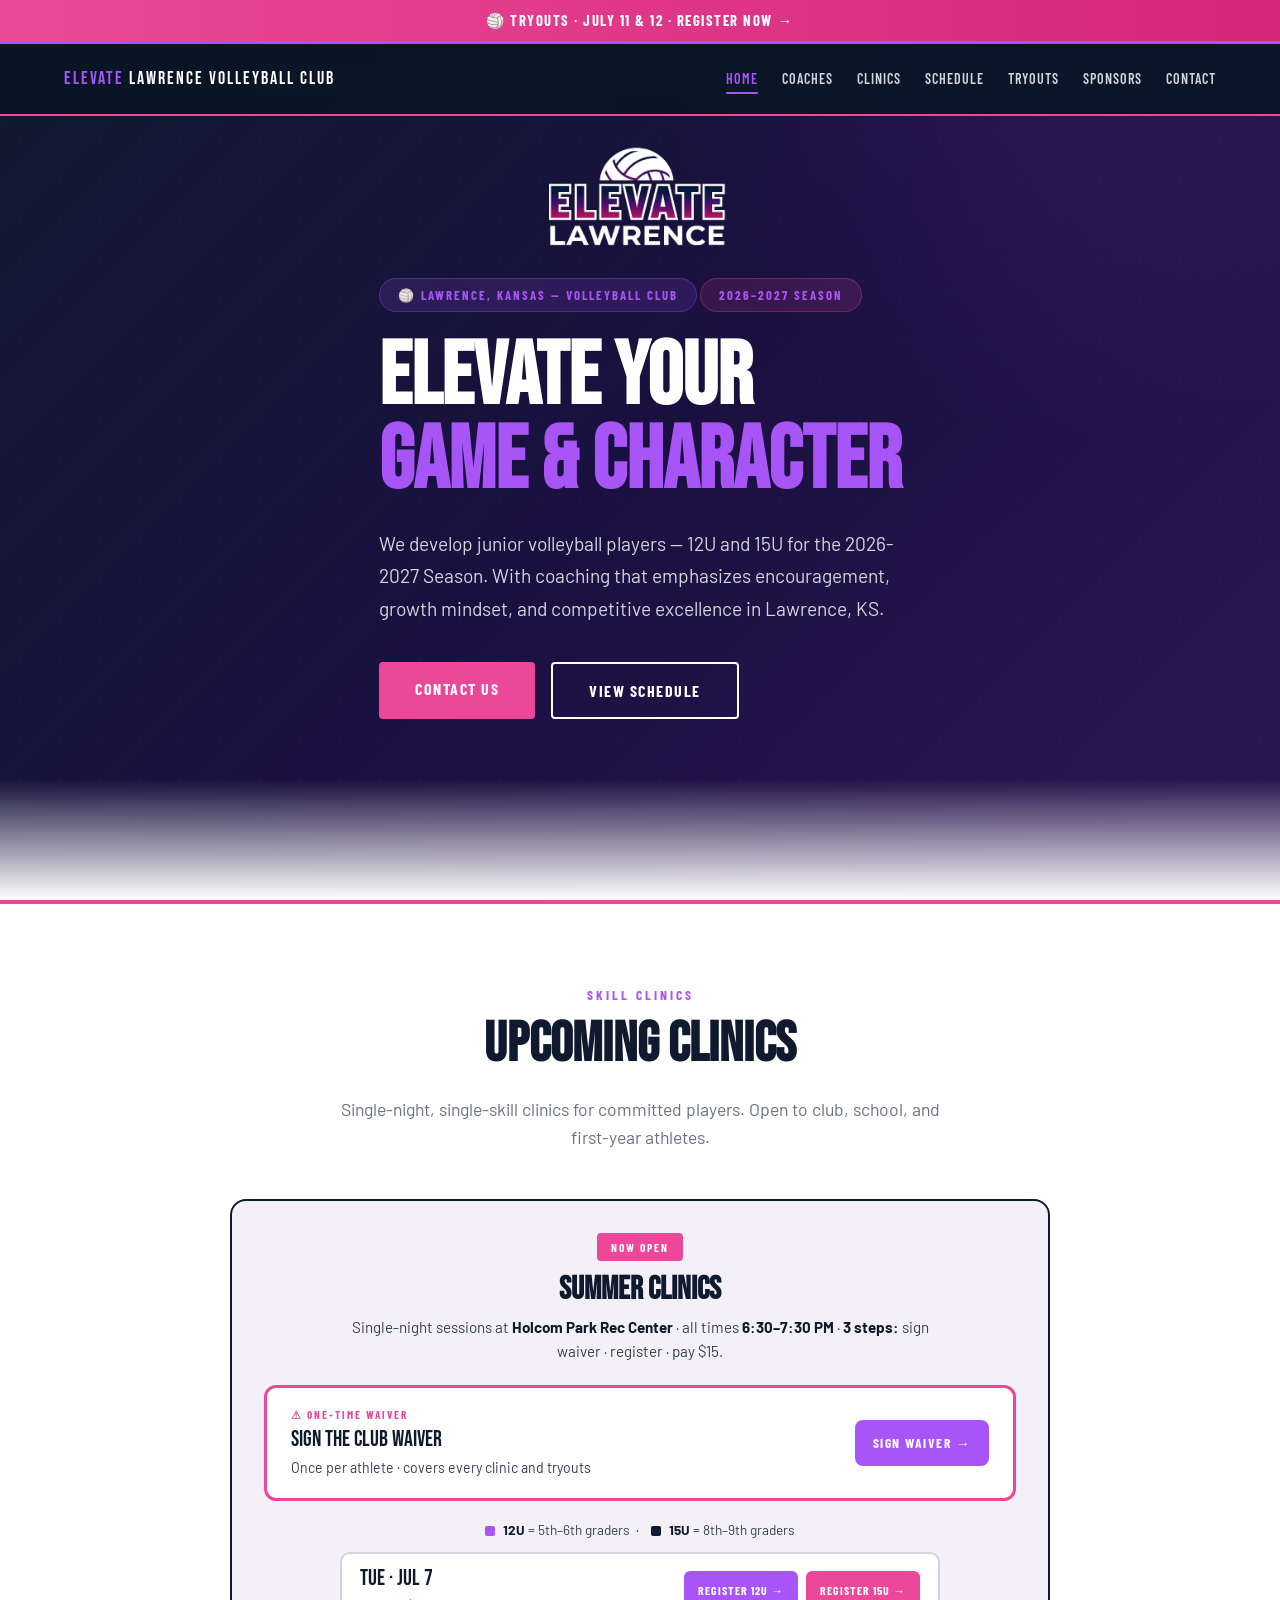
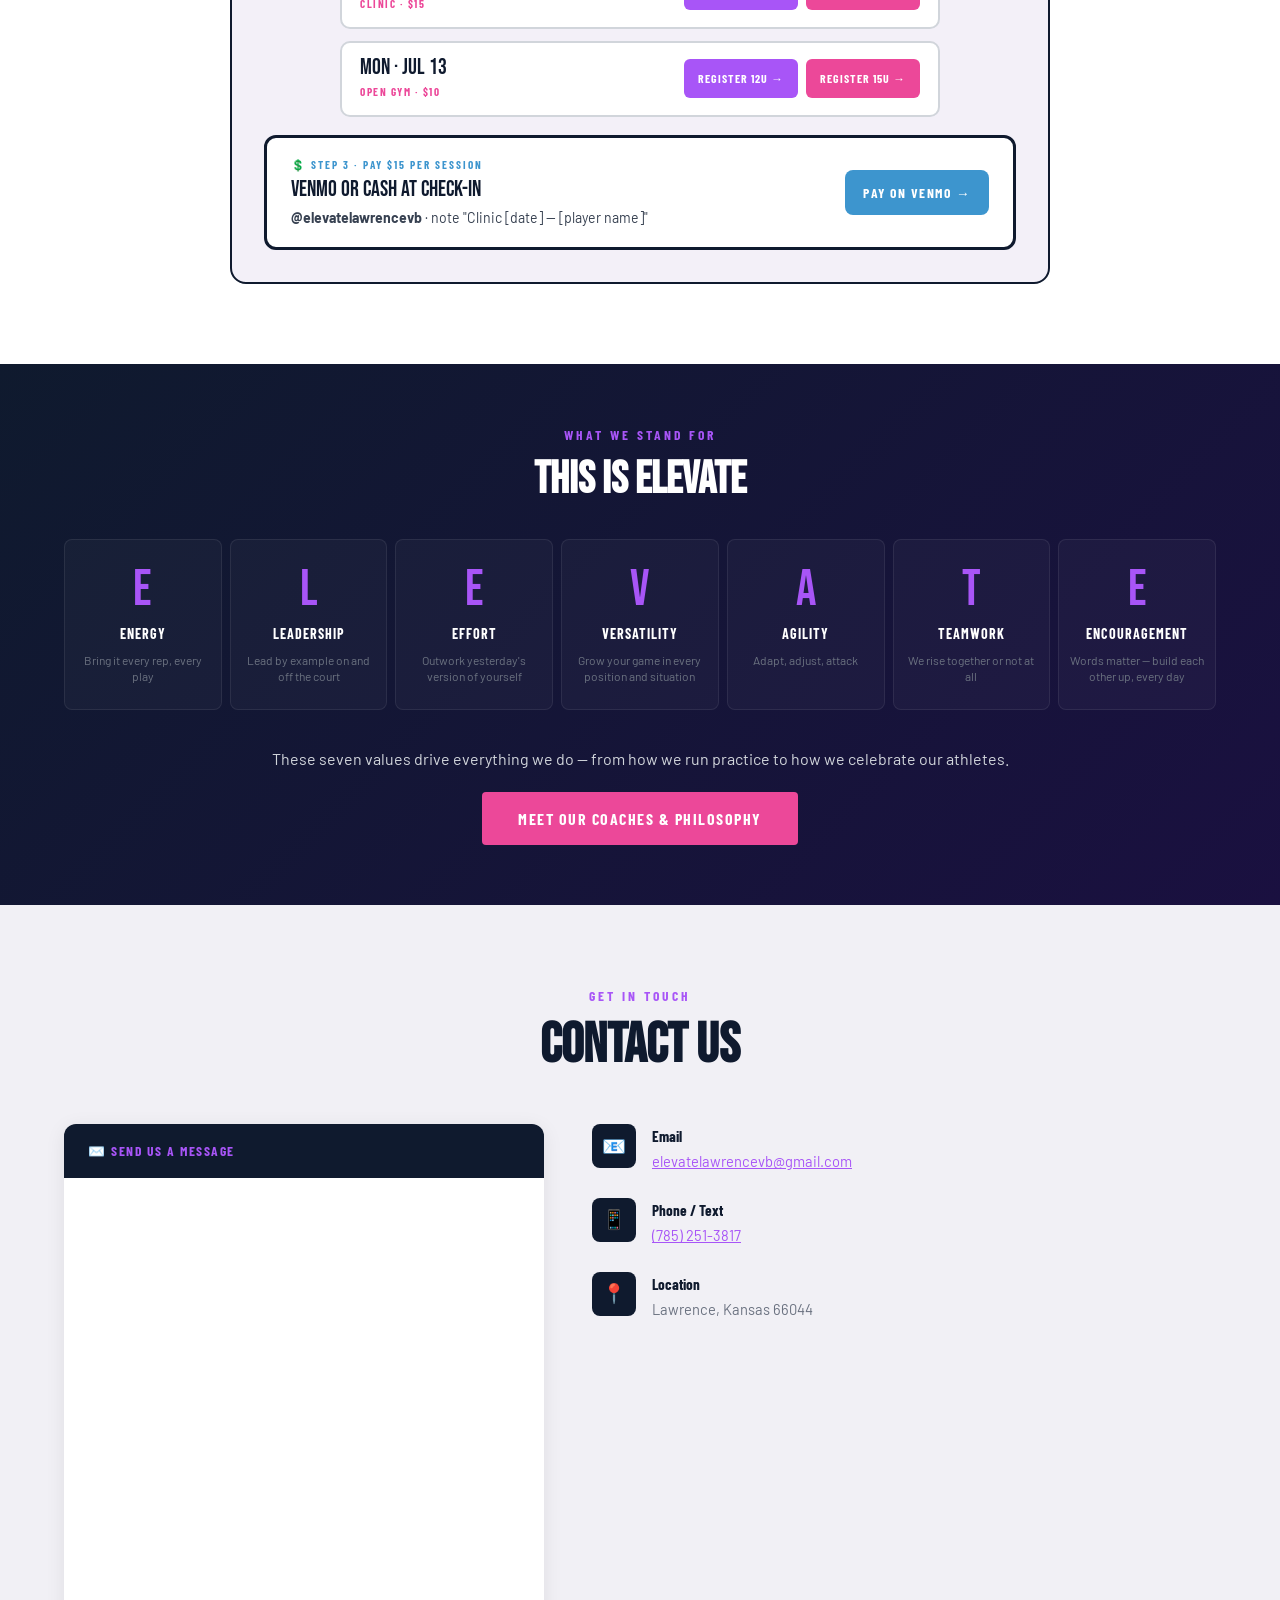
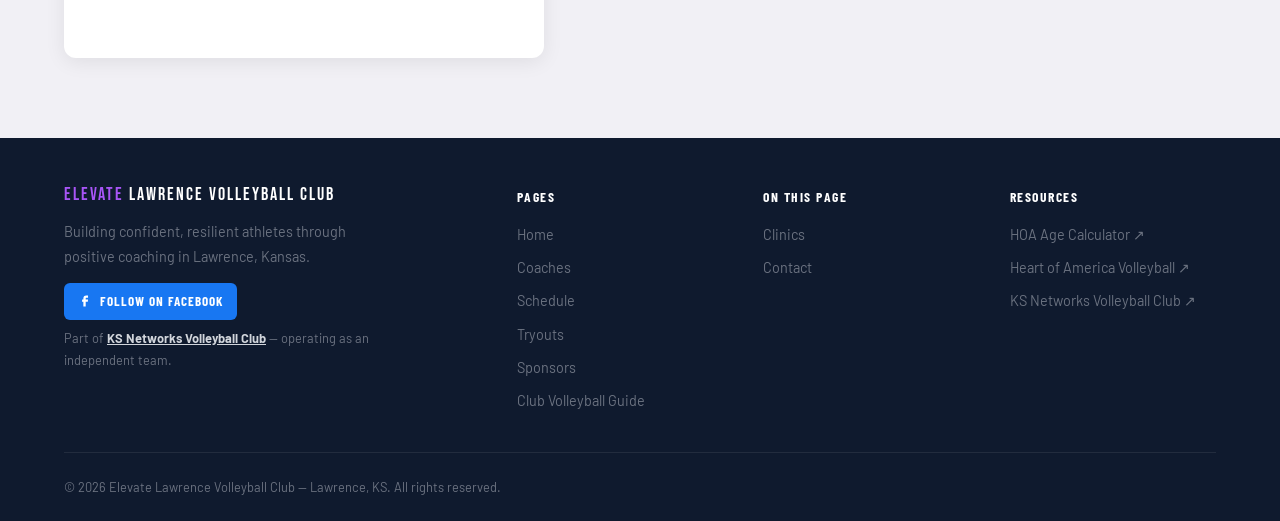
==== index.html @ dec16160 "remove mission" ====
<!DOCTYPE html>
<html lang="en">
<head>
    <meta charset="UTF-8">
    <meta name="theme-color" content="#ec4899">
    <meta name="apple-mobile-web-app-capable" content="yes">
    <meta name="apple-mobile-web-app-status-bar-style" content="black-translucent">
    <meta name="apple-mobile-web-app-title" content="Elevate VB">
    <link rel="icon" href="/logos/favicon.png" type="image/png">
    <link rel="apple-touch-icon" href="/logos/favicon.png">
    <link rel="manifest" href="/site.webmanifest">
    <meta name="viewport" content="width=device-width, initial-scale=1.0">

    <!-- SEO -->
    <title>Elevate Lawrence Volleyball Club | Junior Volleyball in Lawrence, KS</title>
    <meta name="description" content="Elevate Lawrence Volleyball Club in Lawrence, Kansas — select-level coaching for junior players built on encouragement, growth mindset, and competitive excellence. 12U and 15U teams, open gyms, and tryouts.">
    <meta name="keywords" content="juniors volleyball Lawrence KS, juniors volleyball club Lawrence Kansas, Lawrence juniors volleyball, youth volleyball Lawrence, junior volleyball Lawrence, 12U volleyball Lawrence, 15U volleyball Lawrence, volleyball club Lawrence KS, open gym volleyball Lawrence, volleyball tryouts Lawrence, Elevate Lawrence Volleyball Club, positive coaching volleyball Kansas, club volleyball Lawrence KS">
    <meta name="author" content="Elevate Lawrence Volleyball Club">
    <meta name="robots" content="index, follow">
    <link rel="canonical" href="https://elevatelawrencevb.com/">

    <!-- Bing -->
    <meta name="msvalidate.01" content="5CAD18F7949B1DF02B4790E04442B543" />

    <!-- GEO — Lawrence, Kansas -->
    <meta name="geo.region" content="US-KS">
    <meta name="geo.placename" content="Lawrence, Kansas">
    <meta name="geo.position" content="38.9717;-95.2353">
    <meta name="ICBM" content="38.9717, -95.2353">

    <!-- Open Graph -->
    <meta property="og:site_name" content="Elevate Lawrence Volleyball Club">
    <meta property="og:title" content="Elevate Lawrence Volleyball Club | Junior Volleyball in Lawrence, KS">
    <meta property="og:description" content="Select-level volleyball for junior players in Lawrence, Kansas. 12U and 15U teams built on positivity, growth, and competitive excellence.">
    <meta property="og:type" content="website">
    <meta property="og:url" content="https://elevatelawrencevb.com/">
    <meta property="og:image" content="https://elevatelawrencevb.com/og-image.jpg">
    <meta property="og:locale" content="en_US">
    <meta name="twitter:card" content="summary_large_image">

    <!-- Structured Data — Website -->
    <script type="application/ld+json">
    {
        "@context": "https://schema.org",
        "@type": "WebSite",
        "name": "Elevate Lawrence Volleyball Club",
        "alternateName": "Elevate VB",
        "url": "https://elevatelawrencevb.com/"
    }
    </script>

    <!-- Structured Data — Organization -->
    <script type="application/ld+json">
    {
        "@context": "https://schema.org",
        "@type": "SportsOrganization",
        "name": "Elevate Lawrence Volleyball Club",
        "alternateName": ["Elevate VB", "Elevate Lawrence Volleyball", "Elevate Lawrence Juniors Volleyball"],
        "description": "Select-level volleyball coaching for junior players in Lawrence, Kansas. 12U and 15U teams with positive coaching, open gyms, and tryouts.",
        "url": "https://elevatelawrencevb.com/",
        "logo": "https://elevatelawrencevb.com/logos/favicon.png",
        "image": "https://elevatelawrencevb.com/logos/favicon.png",
        "sameAs": [
            "https://facebook.com/elevatelawrencevb"
        ],
        "sport": "Volleyball",
        "telephone": "+1-785-251-3817",
        "email": "elevatelawrencevb@gmail.com",
        "address": {
            "@type": "PostalAddress",
            "addressLocality": "Lawrence",
            "addressRegion": "KS",
            "postalCode": "66044",
            "addressCountry": "US"
        },
        "areaServed": {
            "@type": "GeoCircle",
            "geoMidpoint": {
                "@type": "GeoCoordinates",
                "latitude": 38.9717,
                "longitude": -95.2353
            },
            "geoRadius": "50000"
        },
        "contactPoint": {
            "@type": "ContactPoint",
            "contactType": "General Inquiry",
            "email": "elevatelawrencevb@gmail.com",
            "telephone": "+1-785-251-3817"
        }
    }
    </script>

    <!-- Clarity -->
    <script type="text/javascript">
        (function(c,l,a,r,i,t,y){
            c[a]=c[a]||function(){(c[a].q=c[a].q||[]).push(arguments)};
            t=l.createElement(r);t.async=1;t.src="https://www.clarity.ms/tag/"+i;
            y=l.getElementsByTagName(r)[0];y.parentNode.insertBefore(t,y);
        })(window, document, "clarity", "script", "w9bejhqhxn");
    </script>

    <!-- Fonts & Styles -->
    <link rel="preconnect" href="https://fonts.googleapis.com">
    <link rel="preconnect" href="https://fonts.gstatic.com" crossorigin>
    <link href="https://fonts.googleapis.com/css2?family=Bebas+Neue&family=Barlow:wght@400;500;600;700&family=Barlow+Condensed:wght@600;700&display=swap" rel="stylesheet">
    <link rel="stylesheet" href="/styles.css">

    <!-- Tryouts bar overrides — push fixed navbar + hero content down to make room -->
    <style>
        .tryouts-bar { height: 44px; }
        .navbar { top: 44px !important; }
        .hero { padding-top: calc(var(--nav-height) + 44px + 32px) !important; }
        @media (max-width: 700px) {
            .tryouts-bar { font-size: 0.78rem !important; letter-spacing: 1px !important; }
        }
    </style>
</head>
<body>

<!-- TRYOUTS ANNOUNCEMENT BAR -->
<a href="/tryouts/" class="tryouts-bar" style="position:fixed; top:0; left:0; right:0; z-index:1001; display:flex; align-items:center; justify-content:center; background:linear-gradient(90deg, var(--pink) 0%, #d4267a 100%); color:var(--white); padding:0 16px; text-align:center; font-family:var(--font-heading); font-weight:700; font-size:0.92rem; letter-spacing:1.5px; text-transform:uppercase; text-decoration:none; border-bottom:3px solid var(--gold);">
    🏐 Tryouts · July 11 &amp; 12 · Register Now →
</a>

<!-- NAVBAR -->
<nav class="navbar" role="navigation" aria-label="Main navigation">
    <div class="container">
        <a href="/" class="logo"><span>ELEVATE</span> LAWRENCE VOLLEYBALL CLUB</a>
        <div class="nav-links" id="navLinks">
            <a href="/" class="active">Home</a>
            <a href="/coaches/">Coaches</a>
            <a href="#clinics">Clinics</a>
            <a href="/schedule/">Schedule</a>
            <a href="/tryouts/">Tryouts</a>
            <a href="/sponsors/">Sponsors</a>
            <a href="#contact">Contact</a>
        </div>
        <button class="hamburger" id="hamburger" aria-label="Toggle menu" aria-expanded="false">
            <span></span><span></span><span></span>
        </button>
    </div>
</nav>

<!-- HERO -->
<header class="hero" id="home">
    <div class="hero-pattern"></div>
    <div class="container">
        <div class="hero-content">
            <img src="/logos/elevatelawrencelogosmall.png" alt="Elevate Lawrence Volleyball Club" class="hero-logo">
            <div class="hero-badge">🏐 Lawrence, Kansas — Volleyball Club</div>
            <div class="hero-badge" style="margin-top:8px; background:var(--pink-dim); border-color:rgba(236,72,153,0.3);">2026–2027 Season</div>
            <h1>
                ELEVATE YOUR
                <span class="highlight">GAME & CHARACTER</span>
            </h1>
            <p>We develop junior volleyball players — 12U and 15U for the 2026-2027 Season.  With coaching that emphasizes encouragement, growth mindset, and competitive excellence in Lawrence, KS.</p>
            <div class="hero-actions">
                <a href="#contact" class="btn btn-gold">Contact Us</a>
                <a href="/schedule/" class="btn btn-outline">View Schedule</a>
            </div>
        </div>
    </div>
</header>

<!-- CLINICS -->
<style>
    @media (max-width: 700px) {
        #clinics .clinic-card-grid { grid-template-columns: 1fr !important; gap: 16px !important; text-align: center; }
        #clinics .clinic-card-arrow { justify-self: center; }
        #clinics .summer-event-row { flex-direction: column !important; align-items: stretch !important; text-align: center !important; }
        #clinics .summer-event-row > div:last-child { justify-content: center; }
        #clinics .summer-event-row > div:last-child a { flex: 1; text-align: center; }
        #clinics .waiver-banner,
        #clinics .venmo-banner { flex-direction: column !important; align-items: stretch !important; text-align: center !important; }
        #clinics .waiver-banner > div:last-child,
        #clinics .venmo-banner > div:last-child { text-align: center; }
    }
</style>
<section class="section-pad" id="clinics" style="background:var(--white); border-top:4px solid var(--pink);">
    <div class="container">
        <div class="text-center mb-48">
            <div class="section-label">Skill Clinics</div>
            <h2 class="section-title">UPCOMING CLINICS</h2>
            <p class="section-subtitle">Single-night, single-skill clinics for committed players. Open to club, school, and first-year athletes.</p>
        </div>

        <div style="max-width:820px; margin:0 auto; display:flex; flex-direction:column; gap:18px;">

            <div style="padding:32px; background:var(--cream); border-radius:16px; border:2px solid var(--navy); position:relative;">

                <div style="text-align:center; margin-bottom:22px;">
                    <div style="display:inline-block; padding:5px 14px; background:var(--pink); color:var(--white); font-family:var(--font-heading); font-weight:700; font-size:0.72rem; letter-spacing:2px; border-radius:4px; text-transform:uppercase; margin-bottom:12px;">Now Open</div>
                    <h3 style="font-family:var(--font-display); font-size:clamp(1.4rem,2.8vw,2rem); color:var(--navy); line-height:1.05; margin-bottom:8px;">SUMMER CLINICS</h3>
                    <p style="font-size:0.95rem; color:var(--gray-700); max-width:580px; margin:0 auto;">Single-night sessions at <strong style="color:var(--navy);">Holcom Park Rec Center</strong> · all times <strong style="color:var(--navy);">6:30–7:30 PM</strong> · <strong style="color:var(--navy);">3 steps:</strong> sign waiver · register · pay $15.</p>
                </div>

                <!-- WAIVER BANNER -->
                <a href="https://forms.gle/RVWdSZiKcFQTuMsp8" target="_blank" rel="noopener" class="waiver-banner" style="display:flex; justify-content:space-between; align-items:center; gap:18px; padding:18px 24px; background:var(--white); border:3px solid var(--pink); border-radius:12px; margin-bottom:18px; text-decoration:none; transition:transform 0.2s, box-shadow 0.2s;" onmouseover="this.style.transform='translateY(-2px)';this.style.boxShadow='0 8px 24px rgba(236,72,153,0.2)';" onmouseout="this.style.transform='';this.style.boxShadow='';">
                    <div>
                        <div style="font-family:var(--font-heading); font-weight:700; font-size:0.7rem; letter-spacing:2px; color:var(--pink); text-transform:uppercase; margin-bottom:4px;">⚠ One-Time Waiver</div>
                        <div style="font-family:var(--font-display); font-size:1.4rem; color:var(--navy); line-height:1.1; margin-bottom:4px;">SIGN THE CLUB WAIVER</div>
                        <div style="font-size:0.88rem; color:var(--gray-700);">Once per athlete · covers every clinic and tryouts</div>
                    </div>
                    <div style="padding:12px 18px; background:var(--gold); color:var(--white); border-radius:8px; font-family:var(--font-heading); font-weight:700; font-size:0.85rem; letter-spacing:1.5px; text-transform:uppercase; white-space:nowrap;">Sign Waiver →</div>
                </a>

                <!-- AGE GROUP LEGEND -->
                <p style="text-align:center; font-size:0.85rem; color:var(--gray-700); max-width:600px; margin:0 auto 12px;">
                    <span style="display:inline-block; width:10px; height:10px; background:var(--gold); border-radius:2px; vertical-align:middle; margin-right:5px;"></span>
                    <strong style="color:var(--navy);">12U</strong> = 5th–6th graders &nbsp;·&nbsp;
                    <span style="display:inline-block; width:10px; height:10px; background:var(--navy); border-radius:2px; vertical-align:middle; margin:0 5px 0 6px;"></span>
                    <strong style="color:var(--navy);">15U</strong> = 8th–9th graders
                </p>

                <div class="summer-event-list" style="display:flex; flex-direction:column; gap:12px; max-width:600px; margin:0 auto;">

                    <!-- Tue Jul 7 -->
                    <div class="summer-event-row" style="display:flex; justify-content:space-between; align-items:center; gap:14px; padding:14px 18px; background:var(--white); border-radius:10px; border:2px solid var(--gray-300);">
                        <div>
                            <div style="font-family:var(--font-display); font-size:1.4rem; color:var(--navy); line-height:1;">Tue · Jul 7</div>
                            <div style="font-family:var(--font-heading); font-weight:700; font-size:0.7rem; letter-spacing:1.5px; color:var(--pink); text-transform:uppercase; margin-top:4px;">Clinic · $15</div>
                        </div>
                        <div style="display:flex; gap:8px; flex-shrink:0;">
                            <a href="https://forms.gle/yDNn1x61e69HLWTb8" target="_blank" rel="noopener" style="padding:10px 14px; background:var(--gold); color:var(--white); border-radius:6px; font-family:var(--font-heading); font-weight:700; font-size:0.74rem; letter-spacing:1px; text-transform:uppercase; white-space:nowrap;">Register 12U →</a>
                            <a href="https://forms.gle/EVN6qBYNt5dik9V79" target="_blank" rel="noopener" style="padding:10px 14px; background:var(--pink); color:var(--white); border-radius:6px; font-family:var(--font-heading); font-weight:700; font-size:0.74rem; letter-spacing:1px; text-transform:uppercase; white-space:nowrap;">Register 15U →</a>
                        </div>
                    </div>

                    <!-- Mon Jul 13 -->
                    <div class="summer-event-row" style="display:flex; justify-content:space-between; align-items:center; gap:14px; padding:14px 18px; background:var(--white); border-radius:10px; border:2px solid var(--gray-300);">
                        <div>
                            <div style="font-family:var(--font-display); font-size:1.4rem; color:var(--navy); line-height:1;">Mon · Jul 13</div>
                            <div style="font-family:var(--font-heading); font-weight:700; font-size:0.7rem; letter-spacing:1.5px; color:var(--pink); text-transform:uppercase; margin-top:4px;">Open Gym · $10</div>
                        </div>
                        <div style="display:flex; gap:8px; flex-shrink:0;">
                            <a href="https://forms.gle/3uMVNfwpcxMr6wDG6" target="_blank" rel="noopener" style="padding:10px 14px; background:var(--gold); color:var(--white); border-radius:6px; font-family:var(--font-heading); font-weight:700; font-size:0.74rem; letter-spacing:1px; text-transform:uppercase; white-space:nowrap;">Register 12U →</a>
                            <a href="https://forms.gle/3uMVNfwpcxMr6wDG6" target="_blank" rel="noopener" style="padding:10px 14px; background:var(--pink); color:var(--white); border-radius:6px; font-family:var(--font-heading); font-weight:700; font-size:0.74rem; letter-spacing:1px; text-transform:uppercase; white-space:nowrap;">Register 15U →</a>
                        </div>
                    </div>

                </div>

                <!-- VENMO PAY BANNER -->
                <a href="https://account.venmo.com/u/elevatelawrencevb" target="_blank" rel="noopener" class="venmo-banner" style="display:flex; justify-content:space-between; align-items:center; gap:18px; padding:18px 24px; background:var(--white); border:3px solid var(--navy); border-radius:12px; margin-top:18px; text-decoration:none; transition:transform 0.2s, box-shadow 0.2s;" onmouseover="this.style.transform='translateY(-2px)';this.style.boxShadow='0 8px 24px rgba(15,26,46,0.2)';" onmouseout="this.style.transform='';this.style.boxShadow='';">
                    <div>
                        <div style="font-family:var(--font-heading); font-weight:700; font-size:0.7rem; letter-spacing:2px; color:#3D95CE; text-transform:uppercase; margin-bottom:4px;">💲 Step 3 · Pay $15 per session</div>
                        <div style="font-family:var(--font-display); font-size:1.4rem; color:var(--navy); line-height:1.1; margin-bottom:4px;">VENMO OR CASH AT CHECK-IN</div>
                        <div style="font-size:0.88rem; color:var(--gray-700);"><strong>@elevatelawrencevb</strong> · note "Clinic [date] — [player name]"</div>
                    </div>
                    <div style="padding:12px 18px; background:#3D95CE; color:var(--white); border-radius:8px; font-family:var(--font-heading); font-weight:700; font-size:0.85rem; letter-spacing:1.5px; text-transform:uppercase; white-space:nowrap;">Pay on Venmo →</div>
                </a>

            </div>

        </div>
    </div>
</section>

<!-- ELEVATE ACRONYM -->
<section class="acronym-section">
    <div class="container">
        <div class="text-center" style="margin-bottom:36px;">
            <div class="section-label">What We Stand For</div>
            <h2 class="section-title light" style="font-size:clamp(1.8rem,4vw,2.8rem);">THIS IS ELEVATE</h2>
        </div>
        <div class="acronym-grid">
            <div class="acronym-item">
                <div class="acronym-letter">E</div>
                <div class="acronym-word">Energy</div>
                <div class="acronym-desc">Bring it every rep, every play</div>
            </div>
            <div class="acronym-item">
                <div class="acronym-letter">L</div>
                <div class="acronym-word">Leadership</div>
                <div class="acronym-desc">Lead by example on and off the court</div>
            </div>
            <div class="acronym-item">
                <div class="acronym-letter">E</div>
                <div class="acronym-word">Effort</div>
                <div class="acronym-desc">Outwork yesterday's version of yourself</div>
            </div>
            <div class="acronym-item">
                <div class="acronym-letter">V</div>
                <div class="acronym-word">Versatility</div>
                <div class="acronym-desc">Grow your game in every position and situation</div>
            </div>
            <div class="acronym-item">
                <div class="acronym-letter">A</div>
                <div class="acronym-word">Agility</div>
                <div class="acronym-desc">Adapt, adjust, attack</div>
            </div>
            <div class="acronym-item">
                <div class="acronym-letter">T</div>
                <div class="acronym-word">Teamwork</div>
                <div class="acronym-desc">We rise together or not at all</div>
            </div>
            <div class="acronym-item">
                <div class="acronym-letter">E</div>
                <div class="acronym-word">Encouragement</div>
                <div class="acronym-desc">Words matter — build each other up, every day</div>
            </div>
        </div>
        <div class="text-center" style="margin-top:36px;">
            <p style="color:var(--gray-300); margin-bottom:20px;">These seven values drive everything we do — from how we run practice to how we celebrate our athletes.</p>
            <a href="/coaches/" class="btn btn-gold">Meet Our Coaches & Philosophy</a>
        </div>
    </div>
</section>

<!-- CONTACT -->
<section class="section-pad" id="contact" style="background:var(--gray-100);">
    <div class="container">
        <div class="text-center mb-48">
            <div class="section-label">Get In Touch</div>
            <h2 class="section-title">CONTACT US</h2>
        </div>
        <div class="contact-grid">

            <div class="form-embed">
                <div class="form-embed-header">✉️ Send Us a Message</div>
                <iframe
                    src="https://docs.google.com/forms/d/e/1FAIpQLScWe36zWZpjU7Ow0n4aroc7X_dQ7hjVGkoLI_M5L-G7QB-9Xw/viewform?embedded=true"
                    title="Contact Form"
                    loading="lazy">
                </iframe>
            </div>
            <div class="contact-info">
                <div class="contact-item">
                    <div class="contact-icon">📧</div>
                    <div><h4>Email</h4><p><a href="mailto:elevatelawrencevb@gmail.com" style="color:var(--gold);text-decoration:underline;">elevatelawrencevb@gmail.com</a></p></div>
                </div>
                <div class="contact-item">
                    <div class="contact-icon">📱</div>
                    <div><h4>Phone / Text</h4><p><a href="tel:+17852513817" style="color:var(--gold);text-decoration:underline;">(785) 251-3817</a></p></div>
                </div>
                <div class="contact-item">
                    <div class="contact-icon">📍</div>
                    <div><h4>Location</h4><p>Lawrence, Kansas 66044<br></p></div>
                </div>
            </div>
        </div>
    </div>
</section>

<!-- FOOTER -->
<footer class="footer">
    <div class="container">
        <div class="footer-grid">
            <div class="footer-brand">
                <div class="logo"><span>ELEVATE</span> LAWRENCE VOLLEYBALL CLUB</div>
                <p>Building confident, resilient athletes through positive coaching in Lawrence, Kansas.</p>
                <a href="https://facebook.com/elevatelawrencevb" target="_blank" rel="noopener" aria-label="Follow Elevate Lawrence Volleyball Club on Facebook"
                   style="display:inline-flex; align-items:center; gap:8px; margin-top:14px; padding:8px 14px; background:#1877F2; color:var(--white); border-radius:6px; font-family:var(--font-heading); font-weight:700; font-size:0.82rem; letter-spacing:1px; text-transform:uppercase;">
                    <svg fill="currentColor" viewBox="0 0 24 24" style="width:14px; height:14px; flex-shrink:0;" aria-hidden="true">
                        <path d="M9.198 21.5h4v-8.01h3.604l.396-3.98h-4V7.5a1 1 0 0 1 1-1h3v-4h-3a5 5 0 0 0-5 5v2.01h-2l-.396 3.98h2.396v8.01z"/>
                    </svg>
                    Follow on Facebook
                </a>
                <p style="font-size:0.8rem; color:var(--gray-500); margin-top:8px;">Part of <a href="https://knvbc.org/Home/" target="_blank" rel="noopener" style="color:var(--gray-300); font-weight:700; text-decoration:underline;">KS Networks Volleyball Club</a> — operating as an independent team.</p>
            </div>
            <div>
                <h4>Pages</h4>
                <div class="footer-links">
                    <a href="/">Home</a>
                    <a href="/coaches/">Coaches</a>
                    <a href="/schedule/">Schedule</a>
                    <a href="/tryouts/">Tryouts</a>
                    <a href="/sponsors/">Sponsors</a>
                    <a href="/club-volleyball-lawrence/">Club Volleyball Guide</a>
                </div>
            </div>
            <div>
                <h4>On This Page</h4>
                <div class="footer-links">
                    <a href="#clinics">Clinics</a>
                    <a href="#contact">Contact</a>
                </div>
            </div>
            <div>
                <h4>Resources</h4>
                <div class="footer-links">
                    <a href="https://hoaonline.org/UTL/UT6_JrAgeCalc2.C.php" target="_blank" rel="noopener">HOA Age Calculator ↗</a>
                    <a href="https://www.hoavb.org/" target="_blank" rel="noopener">Heart of America Volleyball ↗</a>
                    <a href="https://knvbc.org/Home/" target="_blank" rel="noopener">KS Networks Volleyball Club ↗</a>
                </div>
            </div>
        </div>
        <div class="footer-bottom">
            <p>&copy; 2026 Elevate Lawrence Volleyball Club — Lawrence, KS. All rights reserved.</p>
        </div>
    </div>
</footer>

<script>
    const hamburger = document.getElementById('hamburger');
    const navLinks  = document.getElementById('navLinks');
    hamburger.addEventListener('click', () => {
        navLinks.classList.toggle('open');
        hamburger.setAttribute('aria-expanded', navLinks.classList.contains('open'));
    });
    navLinks.querySelectorAll('a').forEach(link => {
        link.addEventListener('click', () => { navLinks.classList.remove('open'); hamburger.setAttribute('aria-expanded','false'); });
    });
</script>
</body>
</html>
---- styles.css ----
/* ===========================
   ELEVATE VOLLEYBALL — SHARED STYLES
   Lawrence, Kansas
   =========================== */

/* ===========================
   CSS CUSTOM PROPERTIES
   =========================== */
:root {
    --navy:       #0f1a2e;
    --navy-mid:   #151f3a;
    --navy-light: #1e2d52;
    --gold:       #a855f7;
    --gold-light: #c084fc;
    --gold-dim:   rgba(168,85,247,0.15);
    --pink:       #ec4899;
    --pink-light: #f472b6;
    --pink-dim:   rgba(236,72,153,0.15);
    --cream:      #f3f0f8;
    --white:      #ffffff;
    --gray-100:   #f1f0f5;
    --gray-300:   #d1d5db;
    --gray-500:   #6b7280;
    --gray-700:   #374151;
    --red-accent: #e63946;
    --green:      #2a9d5c;

    --font-display: 'Bebas Neue', 'Impact', sans-serif;
    --font-heading: 'Barlow Condensed', 'Arial Narrow', sans-serif;
    --font-body:    'Barlow', 'Helvetica Neue', sans-serif;

    --max-width: 1200px;
    --section-pad: 80px;
    --nav-height: 70px;
}

/* ===========================
   RESET & BASE
   =========================== */
*, *::before, *::after { box-sizing: border-box; margin: 0; padding: 0; }
html { scroll-behavior: smooth; font-size: 16px; }
body {
    font-family: var(--font-body);
    color: var(--gray-700);
    background: var(--white);
    line-height: 1.6;
    -webkit-font-smoothing: antialiased;
}
img { max-width: 100%; display: block; }
a { color: inherit; text-decoration: none; }
ul { list-style: none; }

/* ===========================
   UTILITIES
   =========================== */
.container { max-width: var(--max-width); margin: 0 auto; padding: 0 24px; }
.section-pad { padding: var(--section-pad) 0; }
.text-center { text-align: center; }
.gold-text { color: var(--gold); }
.sr-only { position: absolute; width: 1px; height: 1px; overflow: hidden; clip: rect(0,0,0,0); white-space: nowrap; border: 0; }
.mt-48 { margin-top: 48px; }
.mb-48 { margin-bottom: 48px; }

/* ===========================
   TYPOGRAPHY
   =========================== */
.section-label {
    font-family: var(--font-heading);
    font-size: 0.85rem;
    font-weight: 700;
    letter-spacing: 3px;
    text-transform: uppercase;
    color: var(--gold);
    margin-bottom: 10px;
}
.section-title {
    font-family: var(--font-display);
    font-size: clamp(2.2rem, 5vw, 3.5rem);
    line-height: 1.05;
    color: var(--navy);
    margin-bottom: 20px;
}
.section-title.light { color: var(--white); }
.section-subtitle {
    font-size: 1.1rem;
    color: var(--gray-500);
    max-width: 640px;
    margin: 0 auto 40px;
}

/* ===========================
   BUTTONS
   =========================== */
.btn {
    display: inline-block;
    padding: 14px 36px;
    font-family: var(--font-heading);
    font-weight: 700;
    font-size: 1rem;
    letter-spacing: 1.5px;
    text-transform: uppercase;
    border: none;
    border-radius: 4px;
    cursor: pointer;
    transition: transform 0.2s, box-shadow 0.2s, background 0.3s;
}
.btn:hover { transform: translateY(-2px); box-shadow: 0 6px 20px rgba(0,0,0,0.2); }
.btn-gold { background: var(--pink); color: var(--white); }
.btn-gold:hover { background: var(--pink-light); }
.btn-outline { background: transparent; color: var(--white); border: 2px solid var(--white); }
.btn-outline:hover { background: var(--white); color: var(--navy); }
.btn-navy { background: var(--navy); color: var(--white); }
.btn-navy:hover { background: var(--navy-light); }
.btn-outline-dark { background: transparent; color: var(--navy); border: 2px solid var(--navy); }
.btn-outline-dark:hover { background: var(--navy); color: var(--white); }

/* ===========================
   NAVBAR
   =========================== */
.navbar {
    position: fixed; top: 0; left: 0; right: 0; z-index: 1000;
    background: rgba(10, 22, 40, 0.95);
    backdrop-filter: blur(8px);
    border-bottom: 2px solid var(--pink);
}
.navbar .container {
    display: flex;
    align-items: center;
    justify-content: space-between;
    height: var(--nav-height);
}
.logo {
    font-family: var(--font-display);
    font-size: 1.15rem;
    color: var(--white);
    letter-spacing: 2px;
    line-height: 1;
}
.logo span { color: var(--gold); }
.nav-links { display: flex; gap: 24px; align-items: center; }
.nav-links a {
    font-family: var(--font-heading);
    font-weight: 600;
    font-size: 0.88rem;
    letter-spacing: 1px;
    text-transform: uppercase;
    color: var(--gray-300);
    transition: color 0.2s;
    position: relative;
}
.nav-links a:hover,
.nav-links a.active { color: var(--gold); }
.nav-links a.active::after {
    content: '';
    position: absolute;
    bottom: -4px;
    left: 0; right: 0;
    height: 2px;
    background: var(--gold);
    border-radius: 2px;
}
.hamburger {
    display: none; flex-direction: column; gap: 5px; cursor: pointer;
    background: none; border: none; padding: 4px;
}
.hamburger span { display: block; width: 26px; height: 2px; background: var(--white); border-radius: 2px; transition: 0.3s; }

/* ===========================
   PAGE HERO (sub-pages)
   =========================== */
.page-hero {
    padding: calc(var(--nav-height) + 40px) 0 40px;
    background: linear-gradient(135deg, var(--navy) 0%, #1a1040 50%, #2d1854 100%);
    position: relative;
    overflow: hidden;
}
.page-hero::before {
    content: '';
    position: absolute; top: 0; left: 0; right: 0; bottom: 0;
    background-image: radial-gradient(circle, rgba(168,85,247,0.06) 1px, transparent 1px);
    background-size: 40px 40px;
}
.page-hero .container { position: relative; z-index: 2; }
.page-hero .section-title { color: var(--white); margin-bottom: 12px; }
.page-hero p { color: var(--gray-300); font-size: 1.1rem; max-width: 600px; }
.page-hero.centered { text-align: center; }
.page-hero.centered p { margin: 0 auto; }

/* ===========================
   HERO (home page)
   =========================== */
.hero {
    position: relative;
    min-height: 100vh;
    display: flex;
    align-items: flex-start;
    padding-top: calc(var(--nav-height) + 60px);
    padding-bottom: 80px;
    background: linear-gradient(135deg, var(--navy) 0%, #1a1040 50%, #2d1854 100%);
    overflow: hidden;
}
.hero::before {
    content: '';
    position: absolute;
    top: -50%; right: -20%;
    width: 900px; height: 900px;
    background: radial-gradient(circle, rgba(168,85,247,0.12) 0%, transparent 70%);
    border-radius: 50%;
}
.hero::after {
    content: '';
    position: absolute;
    bottom: 0; left: 0; right: 0;
    height: 120px;
    background: linear-gradient(to top, var(--white), transparent);
}
.hero-pattern {
    position: absolute;
    top: 0; left: 0; right: 0; bottom: 0;
    background-image: radial-gradient(circle, rgba(168,85,247,0.06) 1px, transparent 1px);
    background-size: 40px 40px;
}
.hero-content {
    position: relative; z-index: 2;
    max-width: 720px;
    animation: fadeUp 0.8s ease-out;
}
.hero-badge {
    display: inline-block;
    padding: 6px 18px;
    background: var(--gold-dim);
    border: 1px solid rgba(168,85,247,0.3);
    border-radius: 20px;
    font-family: var(--font-heading);
    font-weight: 700;
    font-size: 0.8rem;
    letter-spacing: 2px;
    text-transform: uppercase;
    color: var(--gold);
    margin-bottom: 24px;
}
.hero h1 {
    font-family: var(--font-display);
    font-size: clamp(3rem, 8vw, 5.5rem);
    line-height: 0.95;
    color: var(--white);
    margin-bottom: 24px;
}
.hero h1 .highlight { color: var(--gold); display: block; }
.hero p {
    font-size: 1.2rem;
    color: var(--gray-300);
    max-width: 520px;
    margin-bottom: 36px;
    line-height: 1.7;
}
.hero-actions { display: flex; gap: 16px; flex-wrap: wrap; }
.hero-stat-strip {
    position: relative; z-index: 2;
    display: flex; gap: 48px;
    margin-top: 60px;
    padding-top: 30px;
    border-top: 1px solid rgba(255,255,255,0.1);
    animation: fadeUp 0.8s ease-out 0.3s both;
}
.hero-stat-strip .stat-num {
    font-family: var(--font-display);
    font-size: 2.5rem;
    color: var(--gold);
}
.hero-stat-strip .stat-label {
    font-size: 0.85rem;
    color: var(--gray-500);
    text-transform: uppercase;
    letter-spacing: 1px;
}
/* ===========================
   MISSION
   =========================== */
.mission { background: var(--cream); border-top: 4px solid var(--pink); }
.mission-grid {
    display: grid;
    grid-template-columns: 1fr 1fr;
    gap: 60px;
    align-items: center;
}
.mission-quote {
    font-family: var(--font-body);
    font-size: 1.35rem;
    font-weight: 500;
    line-height: 1.8;
    color: var(--navy);
    padding-left: 30px;
    border-left: 4px solid var(--gold);
}
.mission-values { display: flex; flex-direction: column; gap: 20px; }
.value-card {
    display: flex; align-items: flex-start; gap: 16px;
    padding: 20px;
    background: var(--white);
    border-radius: 8px;
    box-shadow: 0 2px 12px rgba(0,0,0,0.04);
}
.value-icon {
    flex-shrink: 0;
    width: 48px; height: 48px;
    display: flex; align-items: center; justify-content: center;
    background: var(--navy);
    color: var(--gold);
    border-radius: 8px;
    font-size: 1.3rem;
}
.value-card h4 {
    font-family: var(--font-heading);
    font-weight: 700;
    font-size: 1.05rem;
    color: var(--navy);
    margin-bottom: 4px;
}
.value-card p { font-size: 0.92rem; color: var(--gray-500); }

/* ===========================
   COACHES
   =========================== */
.coaches-grid {
    display: grid;
    grid-template-columns: repeat(auto-fit, minmax(300px, 1fr));
    gap: 36px;
    margin-top: 20px;
}
.coach-card {
    border: 1px solid var(--gray-100);
    border-radius: 12px;
    overflow: hidden;
    transition: box-shadow 0.3s, transform 0.3s;
}
.coach-card:hover {
    transform: translateY(-4px);
    box-shadow: 0 12px 32px rgba(0,0,0,0.1);
}
.coach-img {
    background: linear-gradient(135deg, var(--navy), var(--navy-light));
    display: flex; align-items: center; justify-content: center;
    position: relative; overflow: hidden;
}
.coach-img::after {
    content: '';
    position: absolute; bottom: 0; left: 0; right: 0;
    height: 60px;
    background: linear-gradient(to top, var(--white), transparent);
}
.coach-img img { width: 100%; display: block; }
.coach-img .placeholder-icon { font-size: 4rem; opacity: 0.3; }
.coach-body { padding: 24px; }
.coach-body h3 {
    font-family: var(--font-heading);
    font-size: 1.3rem;
    font-weight: 700;
    color: var(--navy);
    margin-bottom: 4px;
}
.coach-role {
    font-size: 0.85rem;
    font-weight: 600;
    color: var(--gold);
    text-transform: uppercase;
    letter-spacing: 1px;
    margin-bottom: 12px;
}
.coach-body p { font-size: 0.95rem; color: var(--gray-500); }

/* Coaching Philosophy */
.coaching-style {
    margin-top: 48px;
    padding: 40px;
    background: var(--navy);
    border-radius: 12px;
    color: var(--white);
}
.coaching-style h3 {
    font-family: var(--font-display);
    font-size: 2rem;
    color: var(--gold);
    margin-bottom: 16px;
}
.coaching-style p { color: var(--gray-300); line-height: 1.8; }
.style-pillars {
    display: grid;
    grid-template-columns: repeat(auto-fit, minmax(200px, 1fr));
    gap: 24px;
    margin-top: 28px;
}
.pillar {
    padding: 20px;
    background: rgba(255,255,255,0.05);
    border: 1px solid rgba(255,255,255,0.1);
    border-radius: 8px;
    text-align: center;
}
.pillar-num { font-family: var(--font-display); font-size: 2.5rem; color: var(--gold); }
.pillar h4 { font-family: var(--font-heading); font-weight: 700; font-size: 1rem; margin: 0 0 6px; color: var(--white); }
.pillar p { font-size: 0.85rem; color: var(--gray-300); }

/* ===========================
   OPEN GYM
   =========================== */
.gym-grid {
    display: grid;
    grid-template-columns: 1fr 1fr;
    gap: 36px;
}
.gym-card {
    background: var(--white);
    border-radius: 12px;
    overflow: hidden;
    box-shadow: 0 4px 16px rgba(0,0,0,0.06);
}
.gym-header { padding: 28px 28px 20px; }
.gym-header.juniors { border-top: 4px solid var(--pink); }
.gym-header.adults { border-top: 4px solid var(--navy); }
.gym-tag {
    display: inline-block;
    padding: 4px 12px;
    border-radius: 4px;
    font-family: var(--font-heading);
    font-size: 0.75rem;
    font-weight: 700;
    letter-spacing: 1.5px;
    text-transform: uppercase;
    margin-bottom: 12px;
}
.juniors .gym-tag { background: var(--pink-dim); color: var(--pink); }
.adults .gym-tag { background: rgba(10,22,40,0.1); color: var(--navy); }
.gym-header h3 { font-family: var(--font-display); font-size: 2rem; color: var(--navy); margin-bottom: 8px; }
.gym-header p { font-size: 0.95rem; color: var(--gray-500); }
.gym-details { padding: 0 28px 28px; display: flex; flex-direction: column; gap: 12px; }
.gym-detail { display: flex; align-items: center; gap: 12px; font-size: 0.95rem; color: var(--gray-700); }
.gym-detail .icon {
    width: 36px; height: 36px;
    display: flex; align-items: center; justify-content: center;
    background: var(--gray-100); border-radius: 6px;
    font-size: 1.1rem; flex-shrink: 0;
}

/* ===========================
   GOOGLE FORM EMBED
   =========================== */
.form-embed {
    background: var(--white);
    border-radius: 12px;
    box-shadow: 0 4px 20px rgba(0,0,0,0.08);
    overflow: hidden;
    min-height: 500px;
    display: flex;
    flex-direction: column;
}
.form-embed-header {
    padding: 16px 24px;
    background: var(--navy);
    color: var(--gold);
    font-family: var(--font-heading);
    font-weight: 700;
    font-size: 0.85rem;
    letter-spacing: 1.5px;
    text-transform: uppercase;
}
.form-embed iframe { flex: 1; width: 100%; min-height: 480px; border: none; }
.form-placeholder {
    flex: 1;
    display: flex; flex-direction: column;
    align-items: center; justify-content: center;
    padding: 40px; text-align: center;
    color: var(--gray-500);
}
.form-placeholder .icon { font-size: 3rem; margin-bottom: 16px; opacity: 0.5; }
.form-placeholder p { font-size: 0.95rem; max-width: 300px; }
.form-placeholder code {
    display: block; margin-top: 12px;
    font-size: 0.8rem;
    background: var(--gray-100);
    padding: 6px 12px; border-radius: 4px;
    color: var(--gray-700);
}

/* ===========================
   SURVEY
   =========================== */
.survey-content {
    display: grid;
    grid-template-columns: 1fr 1.3fr;
    gap: 48px;
    align-items: start;
}
.survey-info p { color: var(--gray-500); line-height: 1.7; margin-bottom: 16px; }
.survey-benefits { display: flex; flex-direction: column; gap: 12px; margin-top: 20px; }
.benefit { display: flex; gap: 12px; align-items: flex-start; }
.benefit-check {
    flex-shrink: 0;
    width: 24px; height: 24px;
    background: var(--green); color: var(--white);
    border-radius: 50%;
    display: flex; align-items: center; justify-content: center;
    font-size: 0.8rem; margin-top: 2px;
}
.benefit p { color: var(--gray-700); font-size: 0.95rem; }

/* ===========================
   SPONSORS
   =========================== */
.sponsor-tiers { display: flex; flex-direction: column; gap: 48px; }
.tier-label {
    font-family: var(--font-display);
    font-size: 1.6rem;
    color: var(--navy);
    margin-bottom: 16px;
    display: flex; align-items: center; gap: 12px;
}
.tier-label .badge {
    padding: 4px 14px; border-radius: 4px;
    font-family: var(--font-heading);
    font-size: 0.7rem; font-weight: 700;
    letter-spacing: 1.5px; text-transform: uppercase;
}
.tier-label .badge.gold-tier { background: #f0a500; color: var(--navy); }
.tier-label .badge.silver-tier { background: var(--gray-300); color: var(--gray-700); }
.tier-label .badge.bronze-tier { background: #cd7f32; color: var(--white); }
.sponsor-logos {
    display: grid;
    grid-template-columns: repeat(auto-fill, minmax(200px, 1fr));
    gap: 20px;
}
.sponsor-slot {
    height: 120px;
    border: 2px dashed var(--gray-300);
    border-radius: 8px;
    display: flex; align-items: center; justify-content: center;
    color: var(--gray-500);
    font-size: 0.85rem; font-weight: 500;
    transition: border-color 0.2s, background 0.2s;
}
.sponsor-slot:hover { border-color: var(--gold); background: rgba(168,85,247,0.04); }
.sponsor-slot img { max-height: 70px; max-width: 160px; object-fit: contain; }
.sponsor-cta {
    margin-top: 48px;
    padding: 40px;
    background: var(--navy);
    border-radius: 12px;
    text-align: center;
    color: var(--white);
}
.sponsor-cta h3 { font-family: var(--font-display); font-size: 1.8rem; color: var(--gold); margin-bottom: 12px; }
.sponsor-cta p { color: var(--gray-300); margin-bottom: 24px; max-width: 560px; margin-left: auto; margin-right: auto; }
.sponsor-benefits-grid {
    display: grid;
    grid-template-columns: repeat(auto-fit, minmax(180px, 1fr));
    gap: 20px;
    margin-bottom: 32px;
}
.sponsor-benefit {
    padding: 20px;
    background: rgba(255,255,255,0.05);
    border: 1px solid rgba(255,255,255,0.1);
    border-radius: 8px;
    text-align: center;
}
.sponsor-benefit .icon { font-size: 1.6rem; margin-bottom: 8px; }
.sponsor-benefit h4 { font-family: var(--font-heading); font-weight: 700; font-size: 0.9rem; color: var(--white); margin-bottom: 4px; }
.sponsor-benefit p { font-size: 0.8rem; color: var(--gray-500); }

/* ===========================
   TRYOUTS
   =========================== */
.tryout-content {
    display: grid;
    grid-template-columns: 1fr 1fr;
    gap: 48px;
    align-items: start;
}
.tryout-info h3 {
    font-family: var(--font-display);
    font-size: 1.8rem;
    color: var(--navy);
    margin: 24px 0 12px;
}
.tryout-info p { color: var(--gray-500); line-height: 1.7; }
.tryout-info ul { margin: 12px 0; }
.tryout-info li {
    padding: 8px 0; padding-left: 24px;
    position: relative; color: var(--gray-700);
}
.tryout-info li::before {
    content: '▸';
    position: absolute; left: 0;
    color: var(--gold); font-weight: bold;
}
.age-calc-link {
    display: inline-flex;
    align-items: center; gap: 8px;
    margin-top: 16px;
    padding: 12px 24px;
    background: var(--gold-dim);
    border: 1px solid rgba(168,85,247,0.3);
    border-radius: 6px;
    color: var(--gold);
    font-weight: 600;
    font-size: 0.9rem;
    transition: background 0.2s;
}
.age-calc-link:hover { background: rgba(168,85,247,0.25); }

/* ===========================
   SCHEDULE / CALENDAR
   =========================== */
.calendar-wrapper {
    background: var(--white);
    border-radius: 12px;
    box-shadow: 0 4px 20px rgba(0,0,0,0.08);
    overflow: hidden;
}
.calendar-header {
    padding: 20px 28px;
    background: var(--navy);
    display: flex;
    align-items: center;
    justify-content: space-between;
    flex-wrap: wrap;
    gap: 12px;
}
.calendar-header h3 {
    font-family: var(--font-heading);
    font-weight: 700;
    font-size: 0.9rem;
    letter-spacing: 1.5px;
    text-transform: uppercase;
    color: var(--gold);
}
.subscribe-btn {
    display: inline-flex;
    align-items: center; gap: 8px;
    padding: 8px 20px;
    background: var(--pink);
    color: var(--white);
    border-radius: 4px;
    font-family: var(--font-heading);
    font-weight: 700;
    font-size: 0.8rem;
    letter-spacing: 1px;
    text-transform: uppercase;
    transition: background 0.2s;
}
.subscribe-btn:hover { background: var(--pink-light); }
.calendar-embed { width: 100%; min-height: 600px; border: none; }
.calendar-placeholder {
    min-height: 600px;
    display: flex; flex-direction: column;
    align-items: center; justify-content: center;
    padding: 40px; text-align: center; color: var(--gray-500);
}
.calendar-placeholder .icon { font-size: 4rem; margin-bottom: 16px; opacity: 0.4; }
.calendar-placeholder code {
    display: block; margin-top: 12px;
    font-size: 0.8rem;
    background: var(--gray-100);
    padding: 6px 12px; border-radius: 4px;
    color: var(--gray-700);
}
.subscribe-options {
    margin-top: 40px;
    padding: 32px;
    background: var(--cream);
    border-radius: 12px;
}
.subscribe-options h3 {
    font-family: var(--font-display);
    font-size: 1.5rem;
    color: var(--navy);
    margin-bottom: 8px;
}
.subscribe-options p { color: var(--gray-500); margin-bottom: 20px; }
.subscribe-steps {
    display: grid;
    grid-template-columns: repeat(auto-fit, minmax(220px, 1fr));
    gap: 20px;
}
.subscribe-step {
    padding: 20px;
    background: var(--white);
    border-radius: 8px;
    box-shadow: 0 2px 8px rgba(0,0,0,0.04);
}
.subscribe-step .step-num {
    font-family: var(--font-display);
    font-size: 2rem;
    color: var(--gold);
    margin-bottom: 4px;
}
.subscribe-step h4 {
    font-family: var(--font-heading);
    font-weight: 700;
    font-size: 0.95rem;
    color: var(--navy);
    margin-bottom: 4px;
}
.subscribe-step p { font-size: 0.88rem; color: var(--gray-500); }

/* ===========================
   CONTACT
   =========================== */
.contact-grid {
    display: grid;
    grid-template-columns: 1fr 1.3fr;
    gap: 48px;
    align-items: start;
}
.contact-info { display: flex; flex-direction: column; gap: 24px; }
.contact-item { display: flex; align-items: flex-start; gap: 16px; }
.contact-icon {
    flex-shrink: 0;
    width: 44px; height: 44px;
    display: flex; align-items: center; justify-content: center;
    background: var(--navy); color: var(--gold);
    border-radius: 8px; font-size: 1.2rem;
}
.contact-item h4 {
    font-family: var(--font-heading);
    font-weight: 700;
    font-size: 0.95rem;
    color: var(--navy);
    margin-bottom: 2px;
}
.contact-item p { font-size: 0.92rem; color: var(--gray-500); }

/* ===========================
   FOOTER
   =========================== */
.footer {
    background: var(--navy);
    color: var(--gray-500);
    padding: 48px 0 24px;
}
.footer-grid {
    display: grid;
    grid-template-columns: 2fr 1fr 1fr 1fr;
    gap: 40px;
    margin-bottom: 40px;
}
.footer-brand .logo { margin-bottom: 16px; }
.footer-brand p { font-size: 0.9rem; line-height: 1.7; max-width: 320px; }
.footer h4 {
    font-family: var(--font-heading);
    font-weight: 700;
    font-size: 0.85rem;
    letter-spacing: 1.5px;
    text-transform: uppercase;
    color: var(--white);
    margin-bottom: 16px;
}
.footer-links { display: flex; flex-direction: column; gap: 10px; }
.footer-links a { font-size: 0.9rem; color: var(--gray-500); transition: color 0.2s; }
.footer-links a:hover { color: var(--gold); }
.footer-bottom {
    border-top: 1px solid rgba(255,255,255,0.08);
    padding-top: 24px;
    display: flex;
    justify-content: space-between;
    align-items: center;
    font-size: 0.8rem;
}
.footer-bottom a { color: var(--gold); }

/* ===========================
   RESPONSIVE
   =========================== */
@media (max-width: 900px) {
    .nav-links { display: none; }
    .nav-links.open {
        display: flex; flex-direction: column;
        position: absolute; top: var(--nav-height); left: 0; right: 0;
        background: var(--navy);
        padding: 20px 24px;
        gap: 20px;
        border-bottom: 2px solid var(--pink);
        z-index: 999;
    }
    .nav-links.open a { font-size: 1rem; padding: 4px 0; }
    .hamburger { display: flex; }
    .hamburger span { width: 28px; height: 3px; }
    .mission-grid,
    .gym-grid,
    .tryout-content,
    .survey-content,
    .contact-grid,
    .footer-grid { grid-template-columns: 1fr; }
    .footer-grid { gap: 28px; }
    .footer-bottom { flex-direction: column; gap: 8px; text-align: center; }
}
@media (max-width: 600px) {
    :root { --section-pad: 48px; }
    .hero h1 { font-size: 2.4rem; }
    .hero p { font-size: 1rem; }
    .hero-actions { flex-direction: column; gap: 12px; }
    .hero-actions .btn { width: 100%; text-align: center; padding: 16px 24px; }
    .style-pillars { grid-template-columns: 1fr; }
    .subscribe-steps { grid-template-columns: 1fr; }
    .sponsor-benefits-grid { grid-template-columns: 1fr 1fr; }
    .btn { padding: 14px 24px; font-size: 0.95rem; }
    .container { padding: 0 16px; }
    .page-hero { padding: calc(var(--nav-height) + 24px) 0 32px; }
    .page-hero p { font-size: 1rem; }
    .hero { padding-top: calc(var(--nav-height) + 32px); padding-bottom: 48px; min-height: auto; }
    .mission-quote { font-size: 1.1rem; padding-left: 20px; }
    .tryout-content, .contact-grid { gap: 32px; }
    .coaching-style { padding: 28px 20px; }
    .subscribe-options { padding: 24px 20px; }
    .gym-header { padding: 20px 20px 16px; }
    .gym-details { padding: 0 20px 20px; }
}

/* ===========================
   ELEVATE ACRONYM
   =========================== */
.acronym-section {
    padding: 60px 0;
    background: linear-gradient(135deg, var(--navy) 0%, #1a1040 100%);
}
.acronym-grid {
    display: grid;
    grid-template-columns: repeat(7, 1fr);
    gap: 8px;
}
.acronym-item {
    text-align: center;
    padding: 24px 8px;
    background: rgba(255,255,255,0.03);
    border: 1px solid rgba(255,255,255,0.08);
    border-radius: 8px;
    transition: background 0.3s, transform 0.2s;
}
.acronym-item:hover {
    background: rgba(236,72,153,0.1);
    transform: translateY(-4px);
}
.acronym-letter {
    font-family: var(--font-display);
    font-size: clamp(2.5rem, 4vw, 4rem);
    color: var(--gold);
    line-height: 1;
    margin-bottom: 8px;
}
.acronym-word {
    font-family: var(--font-heading);
    font-weight: 700;
    font-size: clamp(0.7rem, 1.1vw, 0.95rem);
    letter-spacing: 1px;
    text-transform: uppercase;
    color: var(--white);
}
.acronym-desc {
    font-size: 0.75rem;
    color: var(--gray-500);
    margin-top: 6px;
    line-height: 1.4;
}
@media (max-width: 900px) {
    .acronym-grid { grid-template-columns: repeat(4, 1fr); }
}
@media (max-width: 500px) {
    .acronym-grid { grid-template-columns: repeat(2, 1fr); }
    .acronym-item { padding: 18px 8px; }
}

/* ===========================
   HERO LOGO
   =========================== */
.hero-logo {
    height: 100px;
    width: auto;
    margin-bottom: 24px;
    display: block;
    margin-left: auto;
    margin-right: auto;
}
@media (max-width: 600px) {
    .hero-logo { height: 72px; }
}

/* ===========================
   ANIMATIONS
   =========================== */
@keyframes fadeUp {
    from { opacity: 0; transform: translateY(24px); }
    to   { opacity: 1; transform: translateY(0); }
}
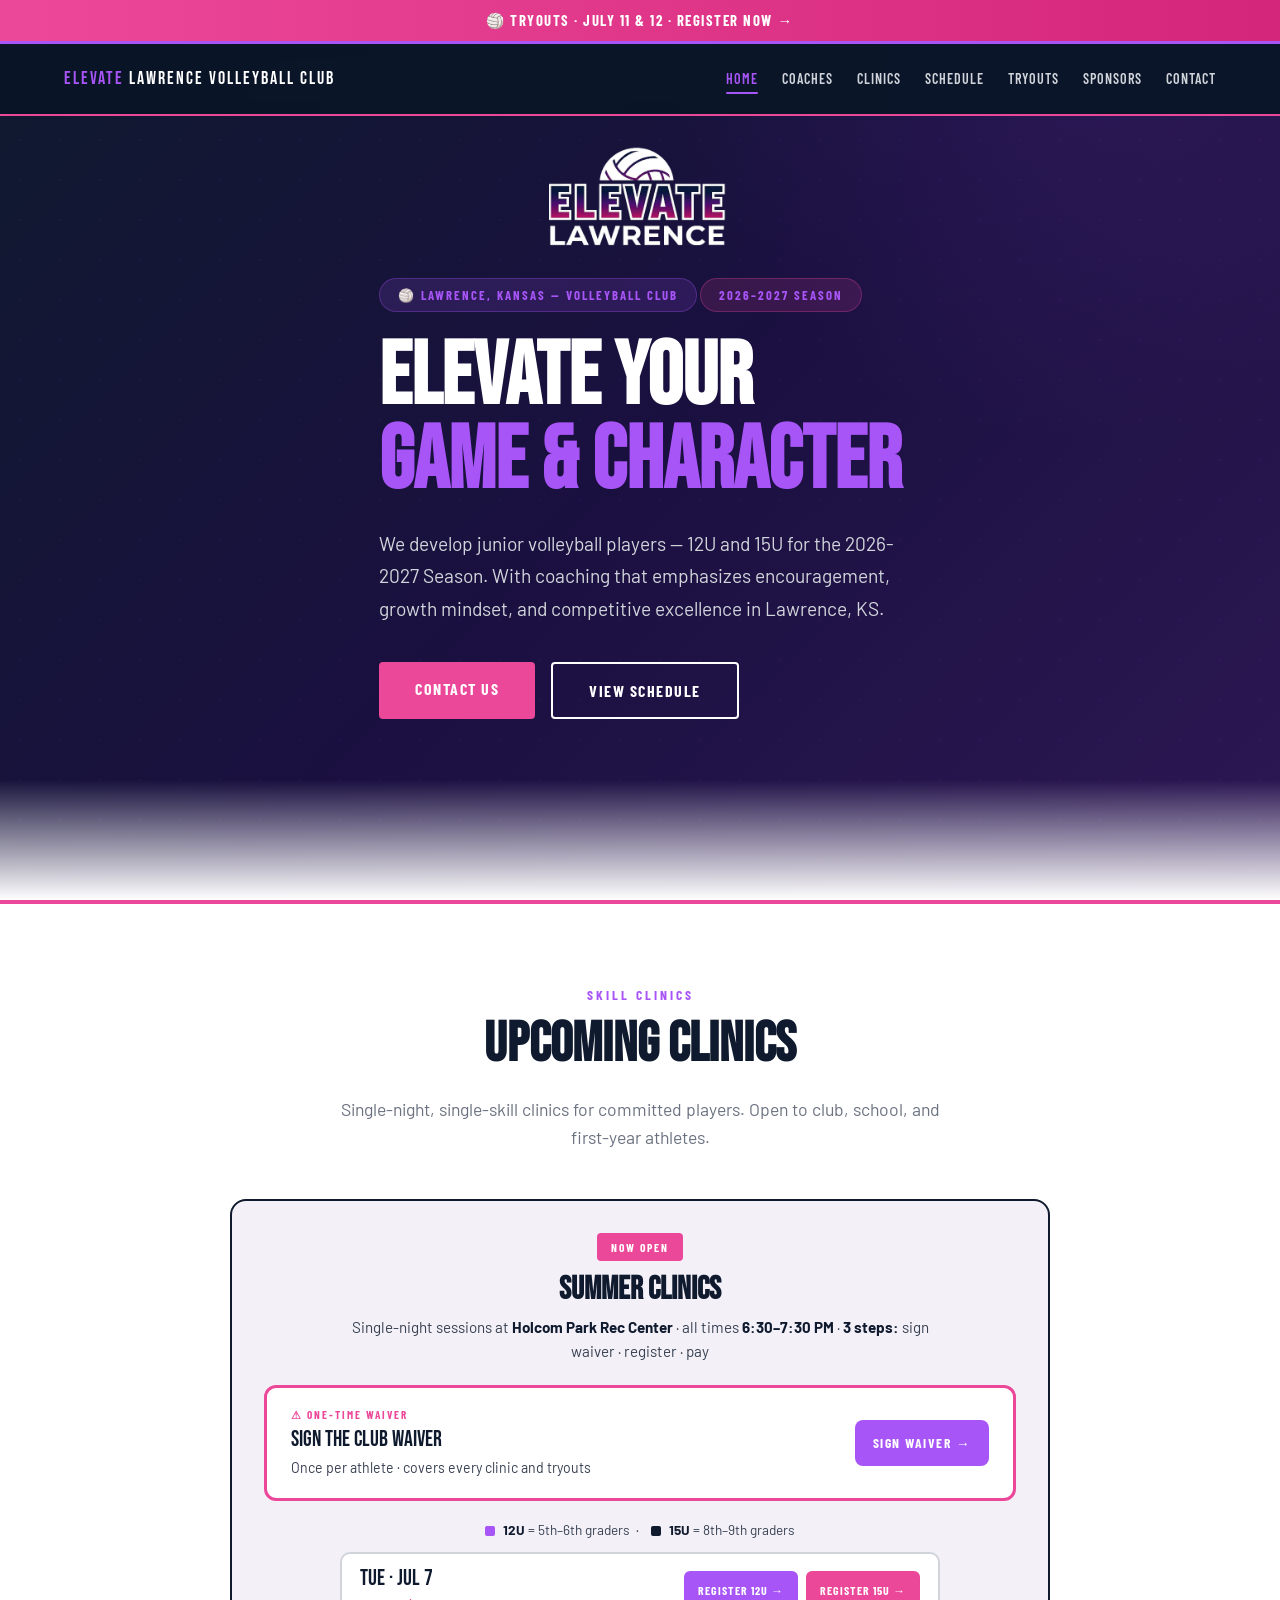
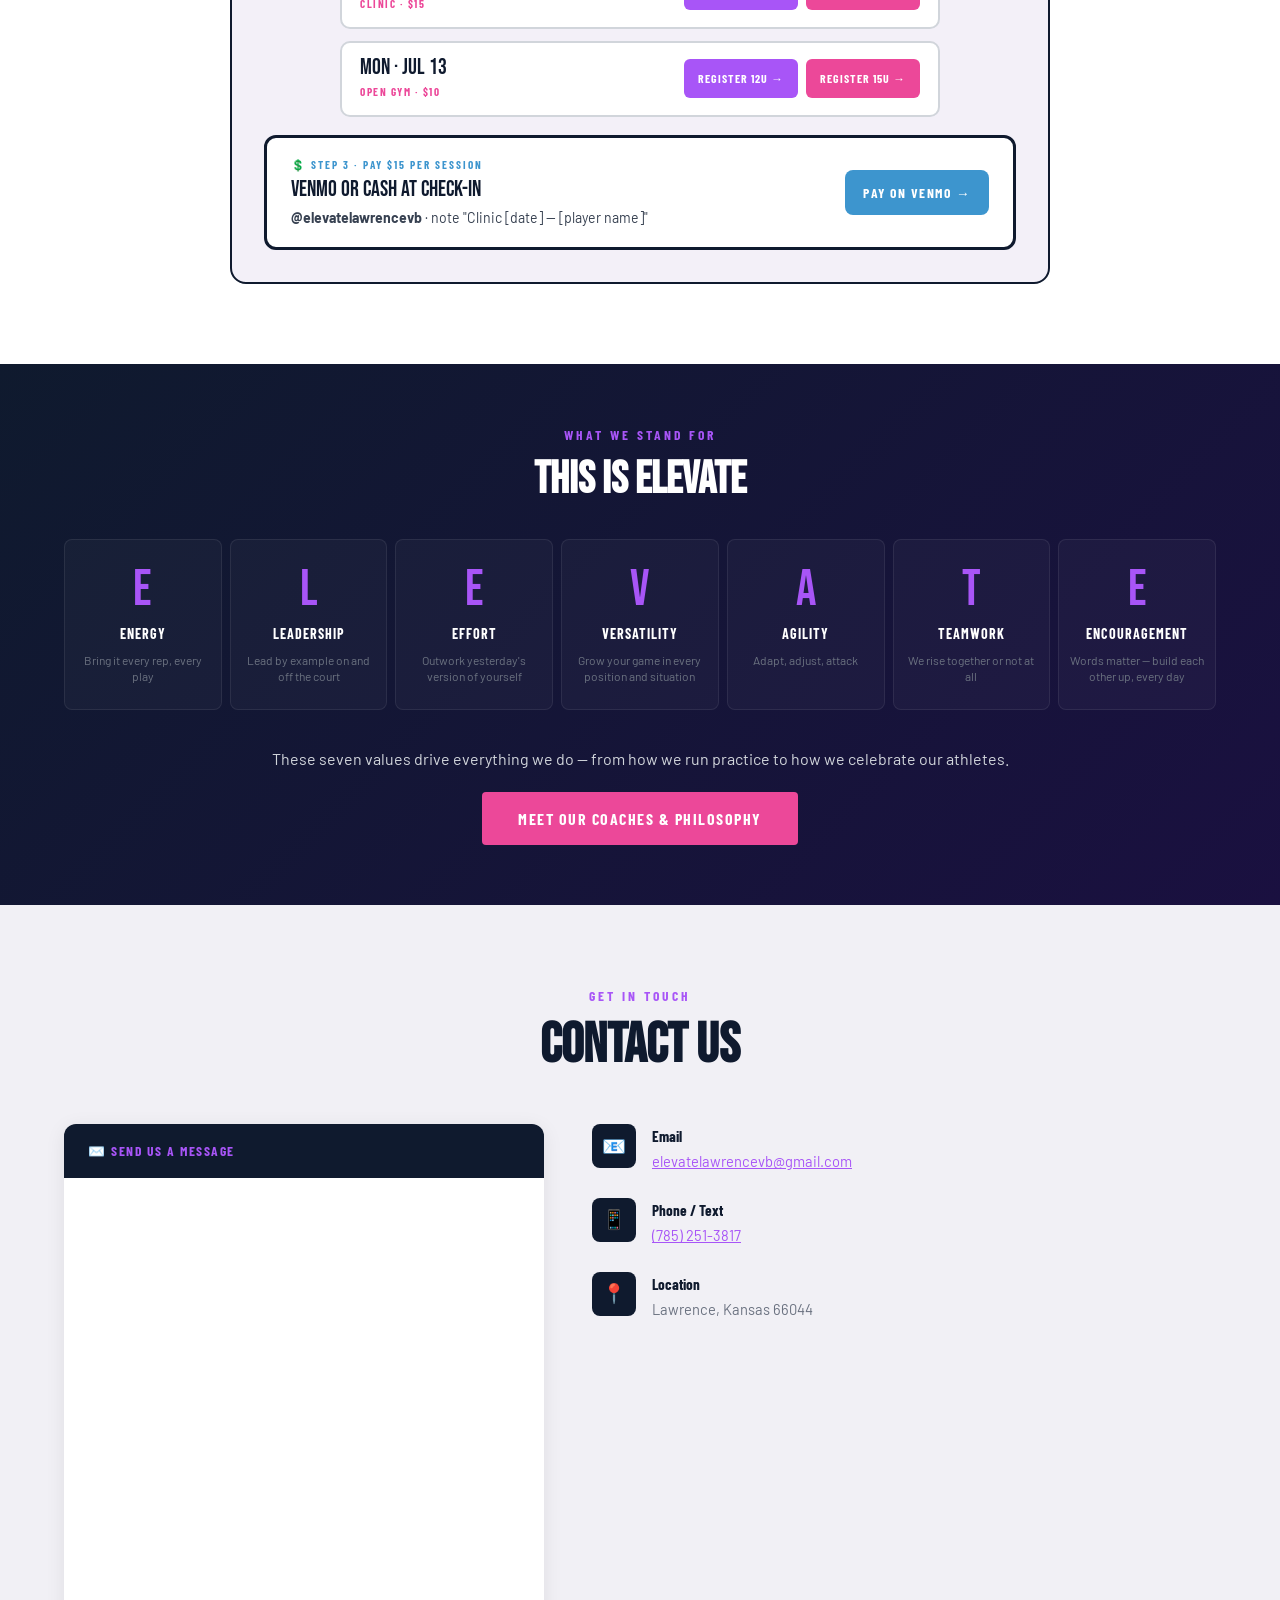
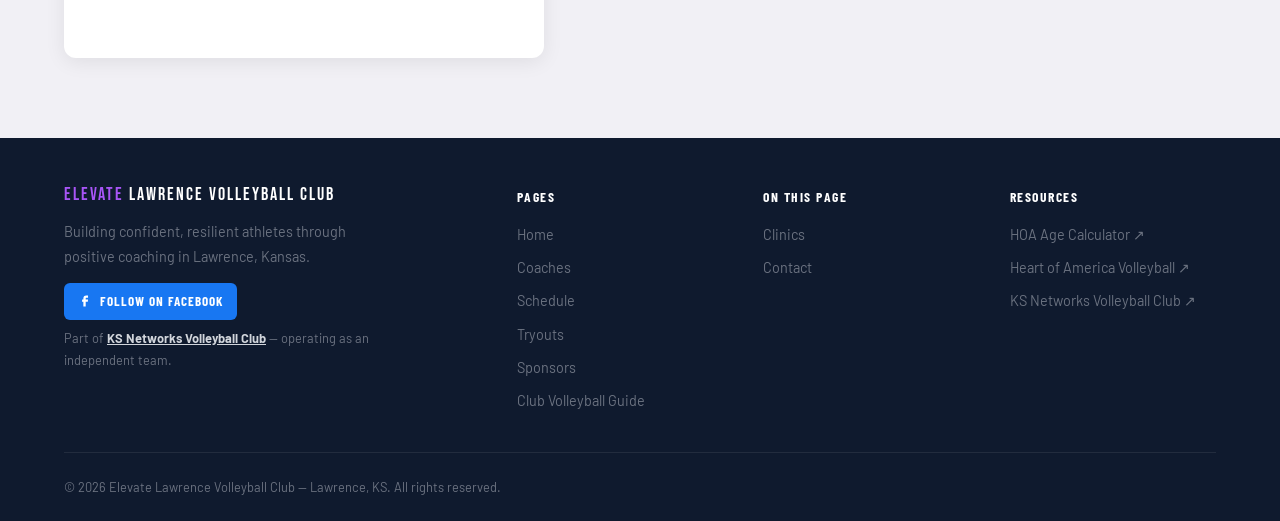
==== commit f1935fee: "pay amount" ====
--- a/index.html
+++ b/index.html
@@ -192,7 +192,7 @@
                 <div style="text-align:center; margin-bottom:22px;">
                     <div style="display:inline-block; padding:5px 14px; background:var(--pink); color:var(--white); font-family:var(--font-heading); font-weight:700; font-size:0.72rem; letter-spacing:2px; border-radius:4px; text-transform:uppercase; margin-bottom:12px;">Now Open</div>
                     <h3 style="font-family:var(--font-display); font-size:clamp(1.4rem,2.8vw,2rem); color:var(--navy); line-height:1.05; margin-bottom:8px;">SUMMER CLINICS</h3>
-                    <p style="font-size:0.95rem; color:var(--gray-700); max-width:580px; margin:0 auto;">Single-night sessions at <strong style="color:var(--navy);">Holcom Park Rec Center</strong> · all times <strong style="color:var(--navy);">6:30–7:30 PM</strong> · <strong style="color:var(--navy);">3 steps:</strong> sign waiver · register · pay $15.</p>
+                    <p style="font-size:0.95rem; color:var(--gray-700); max-width:580px; margin:0 auto;">Single-night sessions at <strong style="color:var(--navy);">Holcom Park Rec Center</strong> · all times <strong style="color:var(--navy);">6:30–7:30 PM</strong> · <strong style="color:var(--navy);">3 steps:</strong> sign waiver · register · pay</p>
                 </div>
 
                 <!-- WAIVER BANNER -->
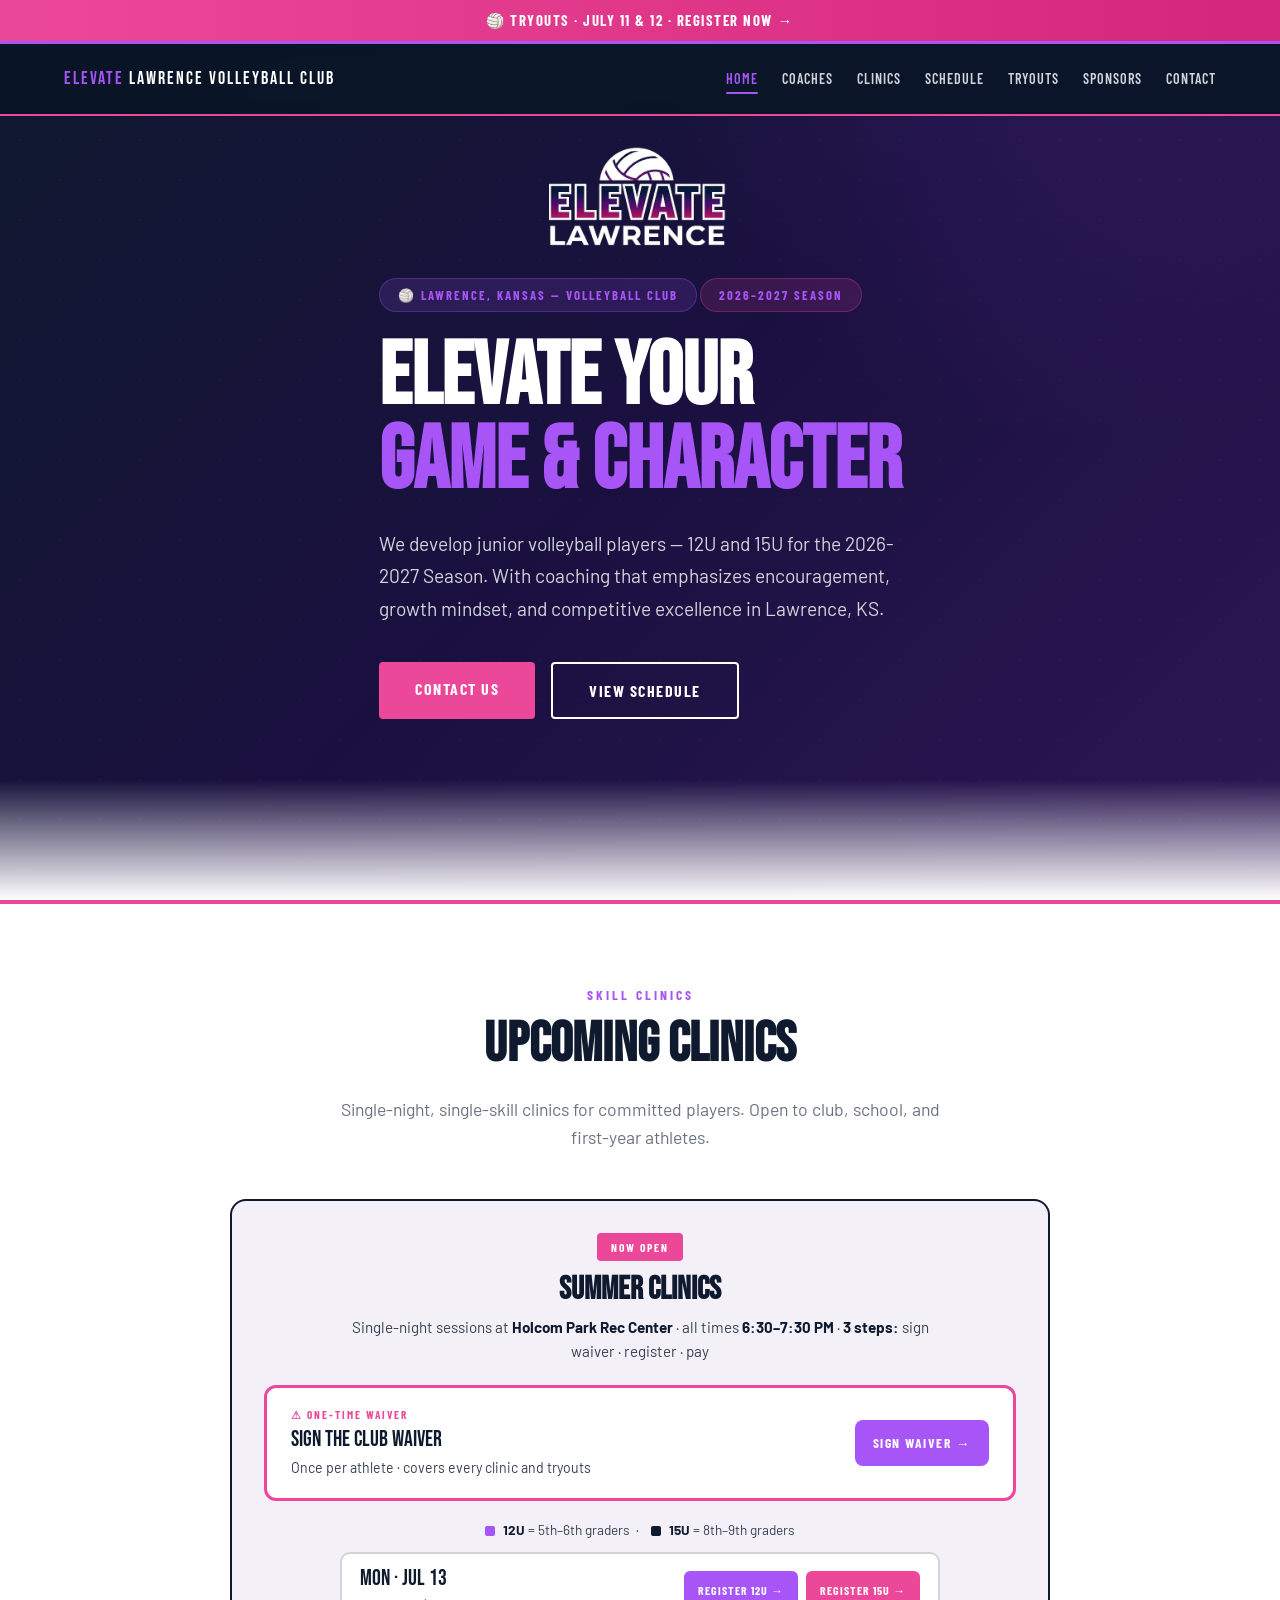
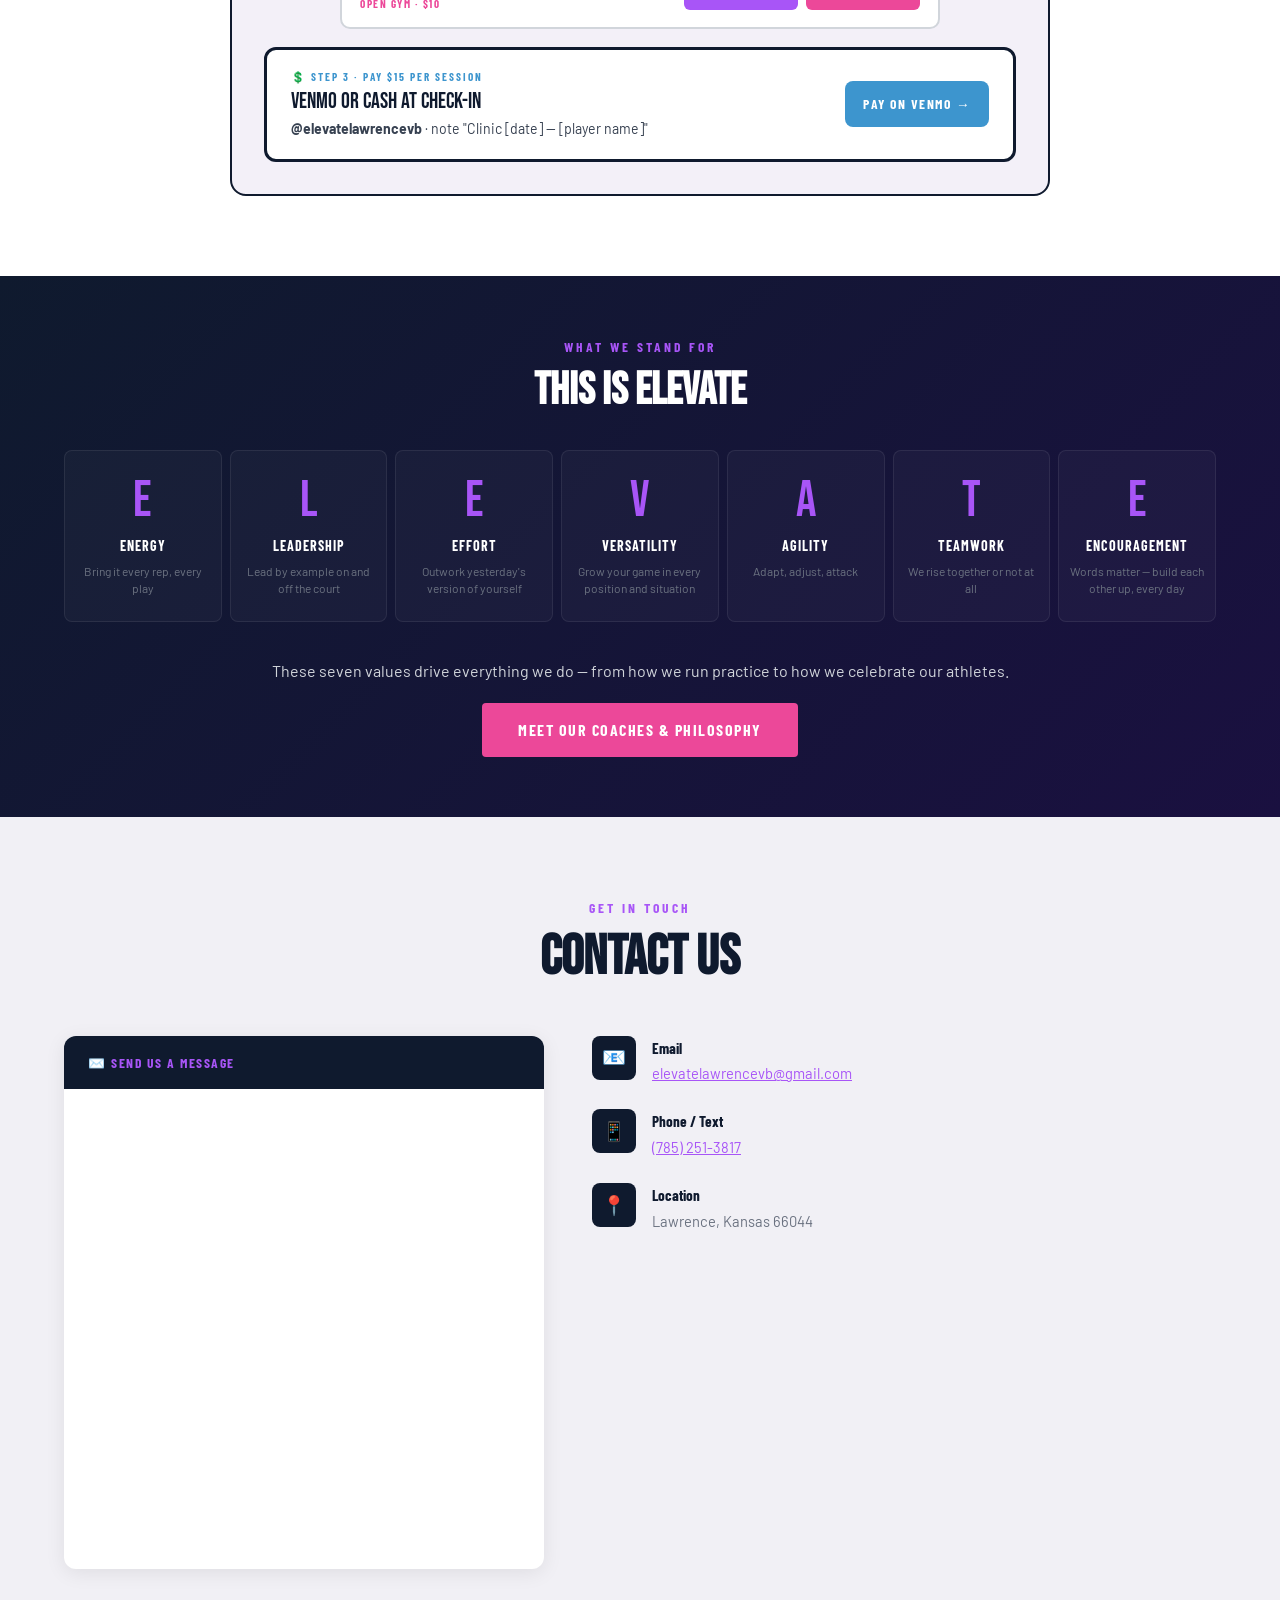
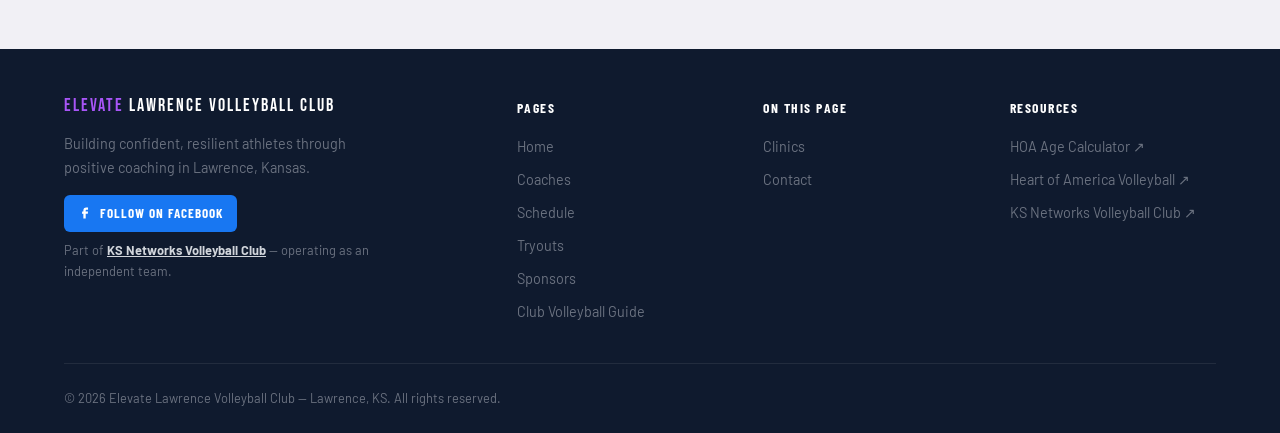
==== commit b339cf51: "remove july 7" ====
--- a/index.html
+++ b/index.html
@@ -215,17 +215,7 @@
 
                 <div class="summer-event-list" style="display:flex; flex-direction:column; gap:12px; max-width:600px; margin:0 auto;">
 
-                    <!-- Tue Jul 7 -->
-                    <div class="summer-event-row" style="display:flex; justify-content:space-between; align-items:center; gap:14px; padding:14px 18px; background:var(--white); border-radius:10px; border:2px solid var(--gray-300);">
-                        <div>
-                            <div style="font-family:var(--font-display); font-size:1.4rem; color:var(--navy); line-height:1;">Tue · Jul 7</div>
-                            <div style="font-family:var(--font-heading); font-weight:700; font-size:0.7rem; letter-spacing:1.5px; color:var(--pink); text-transform:uppercase; margin-top:4px;">Clinic · $15</div>
-                        </div>
-                        <div style="display:flex; gap:8px; flex-shrink:0;">
-                            <a href="https://forms.gle/yDNn1x61e69HLWTb8" target="_blank" rel="noopener" style="padding:10px 14px; background:var(--gold); color:var(--white); border-radius:6px; font-family:var(--font-heading); font-weight:700; font-size:0.74rem; letter-spacing:1px; text-transform:uppercase; white-space:nowrap;">Register 12U →</a>
-                            <a href="https://forms.gle/EVN6qBYNt5dik9V79" target="_blank" rel="noopener" style="padding:10px 14px; background:var(--pink); color:var(--white); border-radius:6px; font-family:var(--font-heading); font-weight:700; font-size:0.74rem; letter-spacing:1px; text-transform:uppercase; white-space:nowrap;">Register 15U →</a>
-                        </div>
-                    </div>
+
 
                     <!-- Mon Jul 13 -->
                     <div class="summer-event-row" style="display:flex; justify-content:space-between; align-items:center; gap:14px; padding:14px 18px; background:var(--white); border-radius:10px; border:2px solid var(--gray-300);">
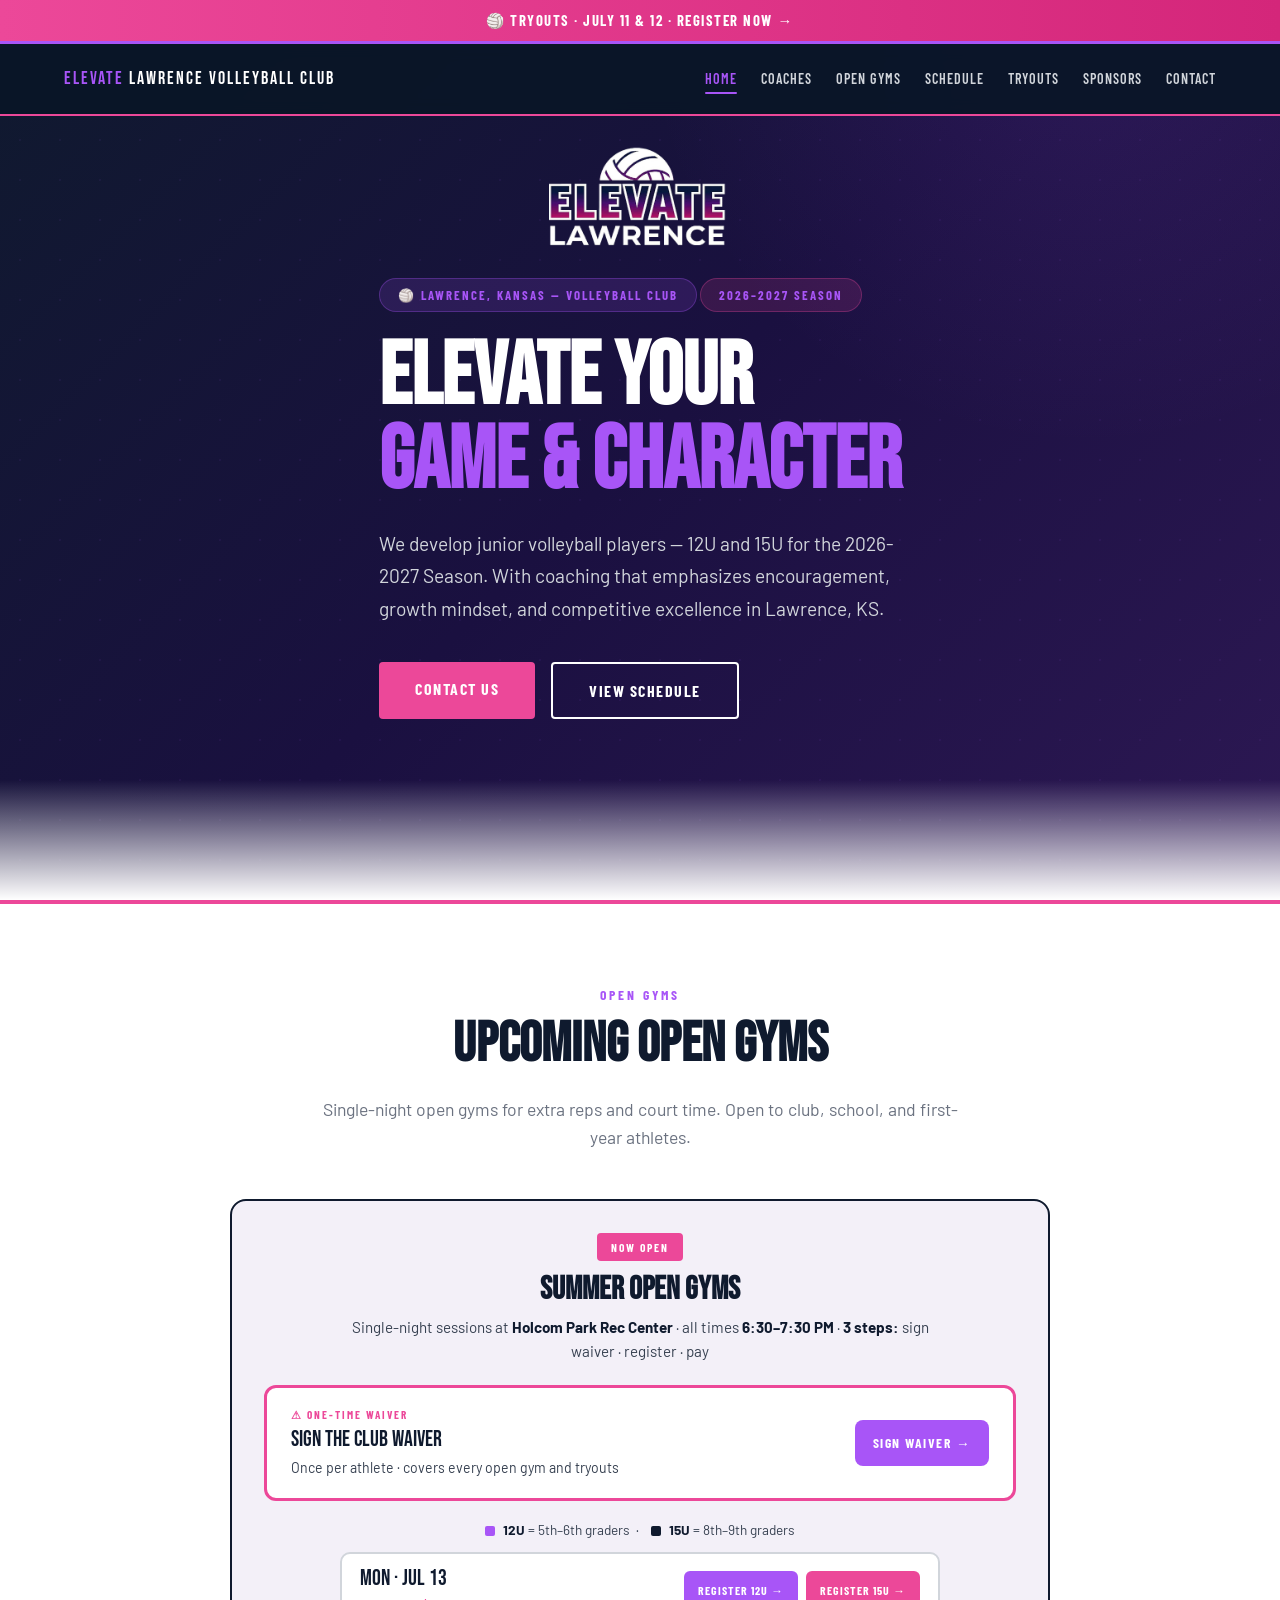
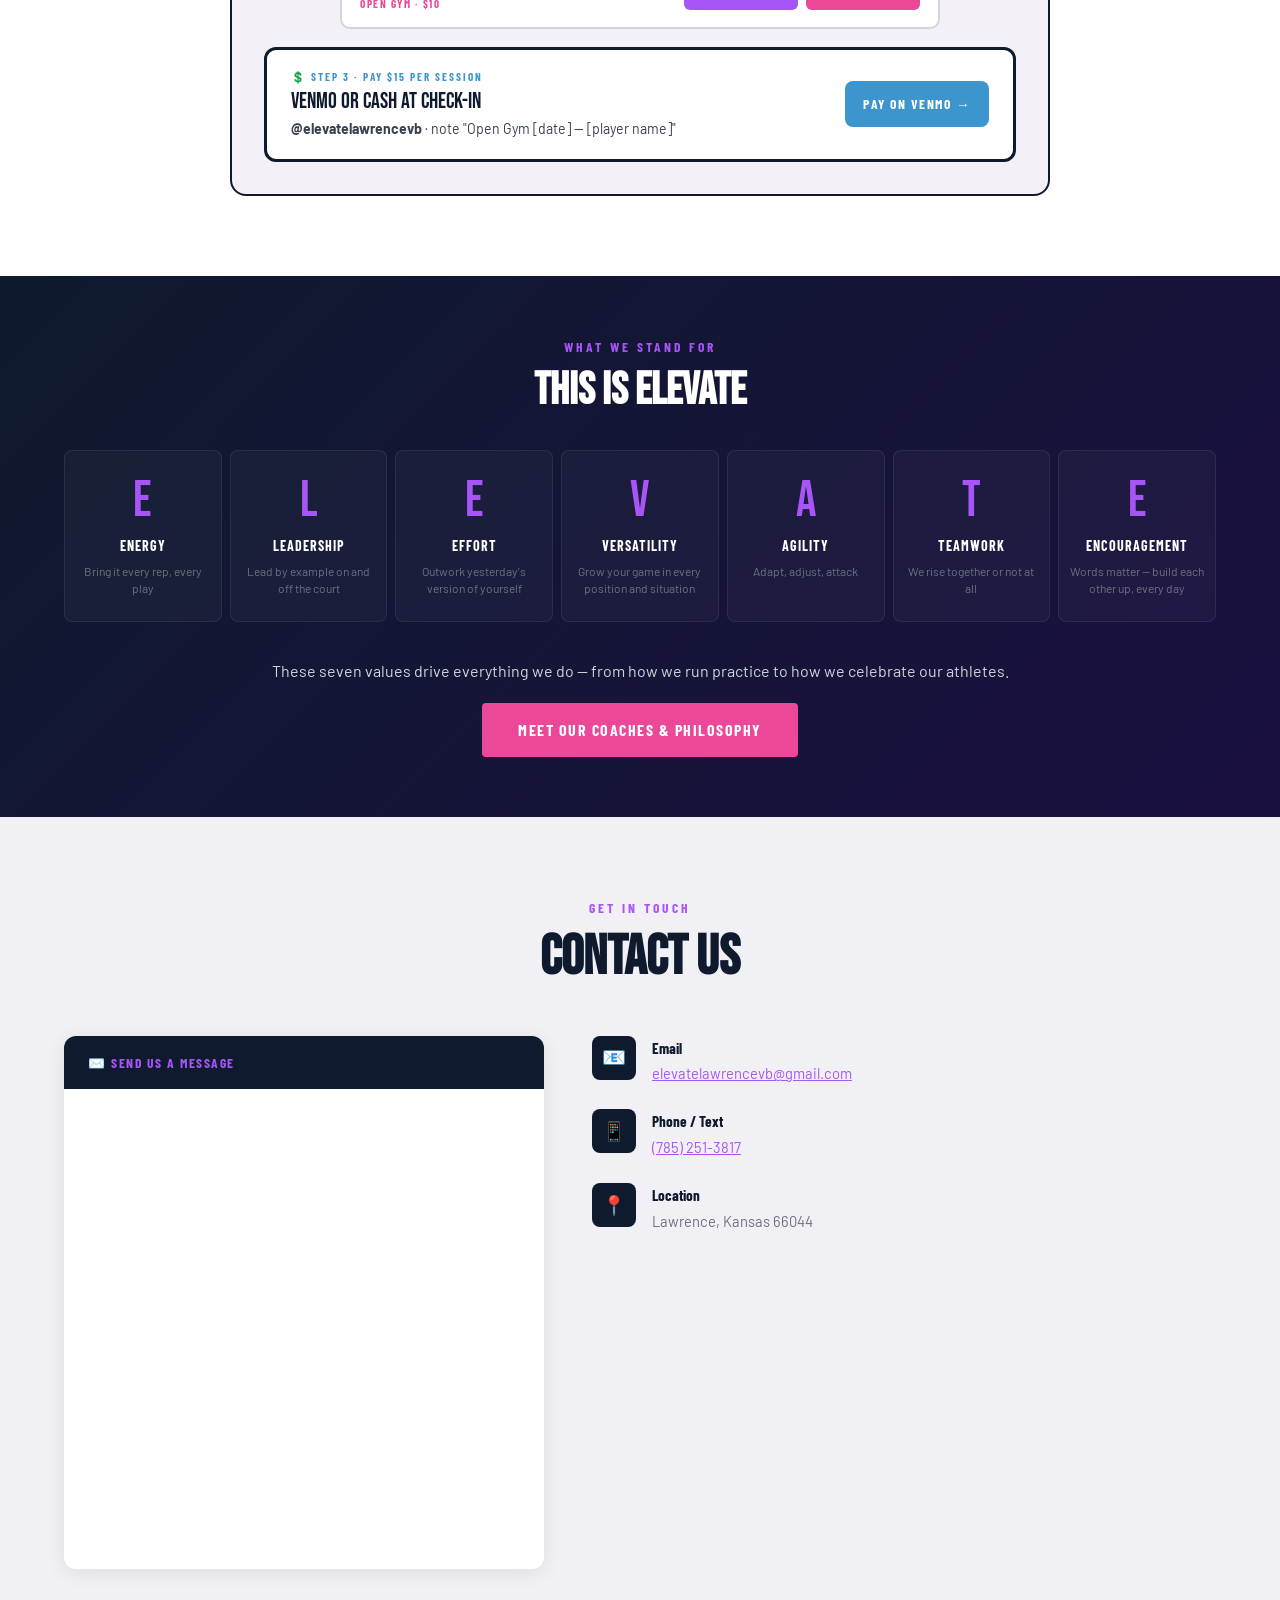
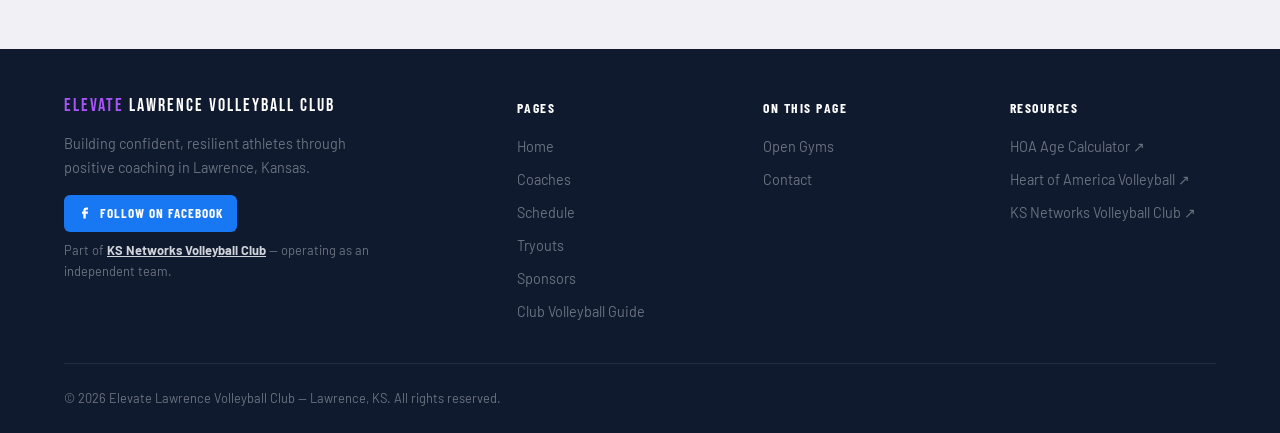
==== commit f7e2a6f0: "open gyms" ====
--- a/index.html
+++ b/index.html
@@ -130,7 +130,7 @@
         <div class="nav-links" id="navLinks">
             <a href="/" class="active">Home</a>
             <a href="/coaches/">Coaches</a>
-            <a href="#clinics">Clinics</a>
+            <a href="#clinics">Open Gyms</a>
             <a href="/schedule/">Schedule</a>
             <a href="/tryouts/">Tryouts</a>
             <a href="/sponsors/">Sponsors</a>
@@ -180,9 +180,9 @@
 <section class="section-pad" id="clinics" style="background:var(--white); border-top:4px solid var(--pink);">
     <div class="container">
         <div class="text-center mb-48">
-            <div class="section-label">Skill Clinics</div>
-            <h2 class="section-title">UPCOMING CLINICS</h2>
-            <p class="section-subtitle">Single-night, single-skill clinics for committed players. Open to club, school, and first-year athletes.</p>
+            <div class="section-label">Open Gyms</div>
+            <h2 class="section-title">UPCOMING OPEN GYMS</h2>
+            <p class="section-subtitle">Single-night open gyms for extra reps and court time. Open to club, school, and first-year athletes.</p>
         </div>
 
         <div style="max-width:820px; margin:0 auto; display:flex; flex-direction:column; gap:18px;">
@@ -191,7 +191,7 @@
 
                 <div style="text-align:center; margin-bottom:22px;">
                     <div style="display:inline-block; padding:5px 14px; background:var(--pink); color:var(--white); font-family:var(--font-heading); font-weight:700; font-size:0.72rem; letter-spacing:2px; border-radius:4px; text-transform:uppercase; margin-bottom:12px;">Now Open</div>
-                    <h3 style="font-family:var(--font-display); font-size:clamp(1.4rem,2.8vw,2rem); color:var(--navy); line-height:1.05; margin-bottom:8px;">SUMMER CLINICS</h3>
+                    <h3 style="font-family:var(--font-display); font-size:clamp(1.4rem,2.8vw,2rem); color:var(--navy); line-height:1.05; margin-bottom:8px;">SUMMER OPEN GYMS</h3>
                     <p style="font-size:0.95rem; color:var(--gray-700); max-width:580px; margin:0 auto;">Single-night sessions at <strong style="color:var(--navy);">Holcom Park Rec Center</strong> · all times <strong style="color:var(--navy);">6:30–7:30 PM</strong> · <strong style="color:var(--navy);">3 steps:</strong> sign waiver · register · pay</p>
                 </div>
 
@@ -200,7 +200,7 @@
                     <div>
                         <div style="font-family:var(--font-heading); font-weight:700; font-size:0.7rem; letter-spacing:2px; color:var(--pink); text-transform:uppercase; margin-bottom:4px;">⚠ One-Time Waiver</div>
                         <div style="font-family:var(--font-display); font-size:1.4rem; color:var(--navy); line-height:1.1; margin-bottom:4px;">SIGN THE CLUB WAIVER</div>
-                        <div style="font-size:0.88rem; color:var(--gray-700);">Once per athlete · covers every clinic and tryouts</div>
+                        <div style="font-size:0.88rem; color:var(--gray-700);">Once per athlete · covers every open gym and tryouts</div>
                     </div>
                     <div style="padding:12px 18px; background:var(--gold); color:var(--white); border-radius:8px; font-family:var(--font-heading); font-weight:700; font-size:0.85rem; letter-spacing:1.5px; text-transform:uppercase; white-space:nowrap;">Sign Waiver →</div>
                 </a>
@@ -236,7 +236,7 @@
                     <div>
                         <div style="font-family:var(--font-heading); font-weight:700; font-size:0.7rem; letter-spacing:2px; color:#3D95CE; text-transform:uppercase; margin-bottom:4px;">💲 Step 3 · Pay $15 per session</div>
                         <div style="font-family:var(--font-display); font-size:1.4rem; color:var(--navy); line-height:1.1; margin-bottom:4px;">VENMO OR CASH AT CHECK-IN</div>
-                        <div style="font-size:0.88rem; color:var(--gray-700);"><strong>@elevatelawrencevb</strong> · note "Clinic [date] — [player name]"</div>
+                        <div style="font-size:0.88rem; color:var(--gray-700);"><strong>@elevatelawrencevb</strong> · note "Open Gym [date] — [player name]"</div>
                     </div>
                     <div style="padding:12px 18px; background:#3D95CE; color:var(--white); border-radius:8px; font-family:var(--font-heading); font-weight:700; font-size:0.85rem; letter-spacing:1.5px; text-transform:uppercase; white-space:nowrap;">Pay on Venmo →</div>
                 </a>
@@ -363,7 +363,7 @@
             <div>
                 <h4>On This Page</h4>
                 <div class="footer-links">
-                    <a href="#clinics">Clinics</a>
+                    <a href="#clinics">Open Gyms</a>
                     <a href="#contact">Contact</a>
                 </div>
             </div>
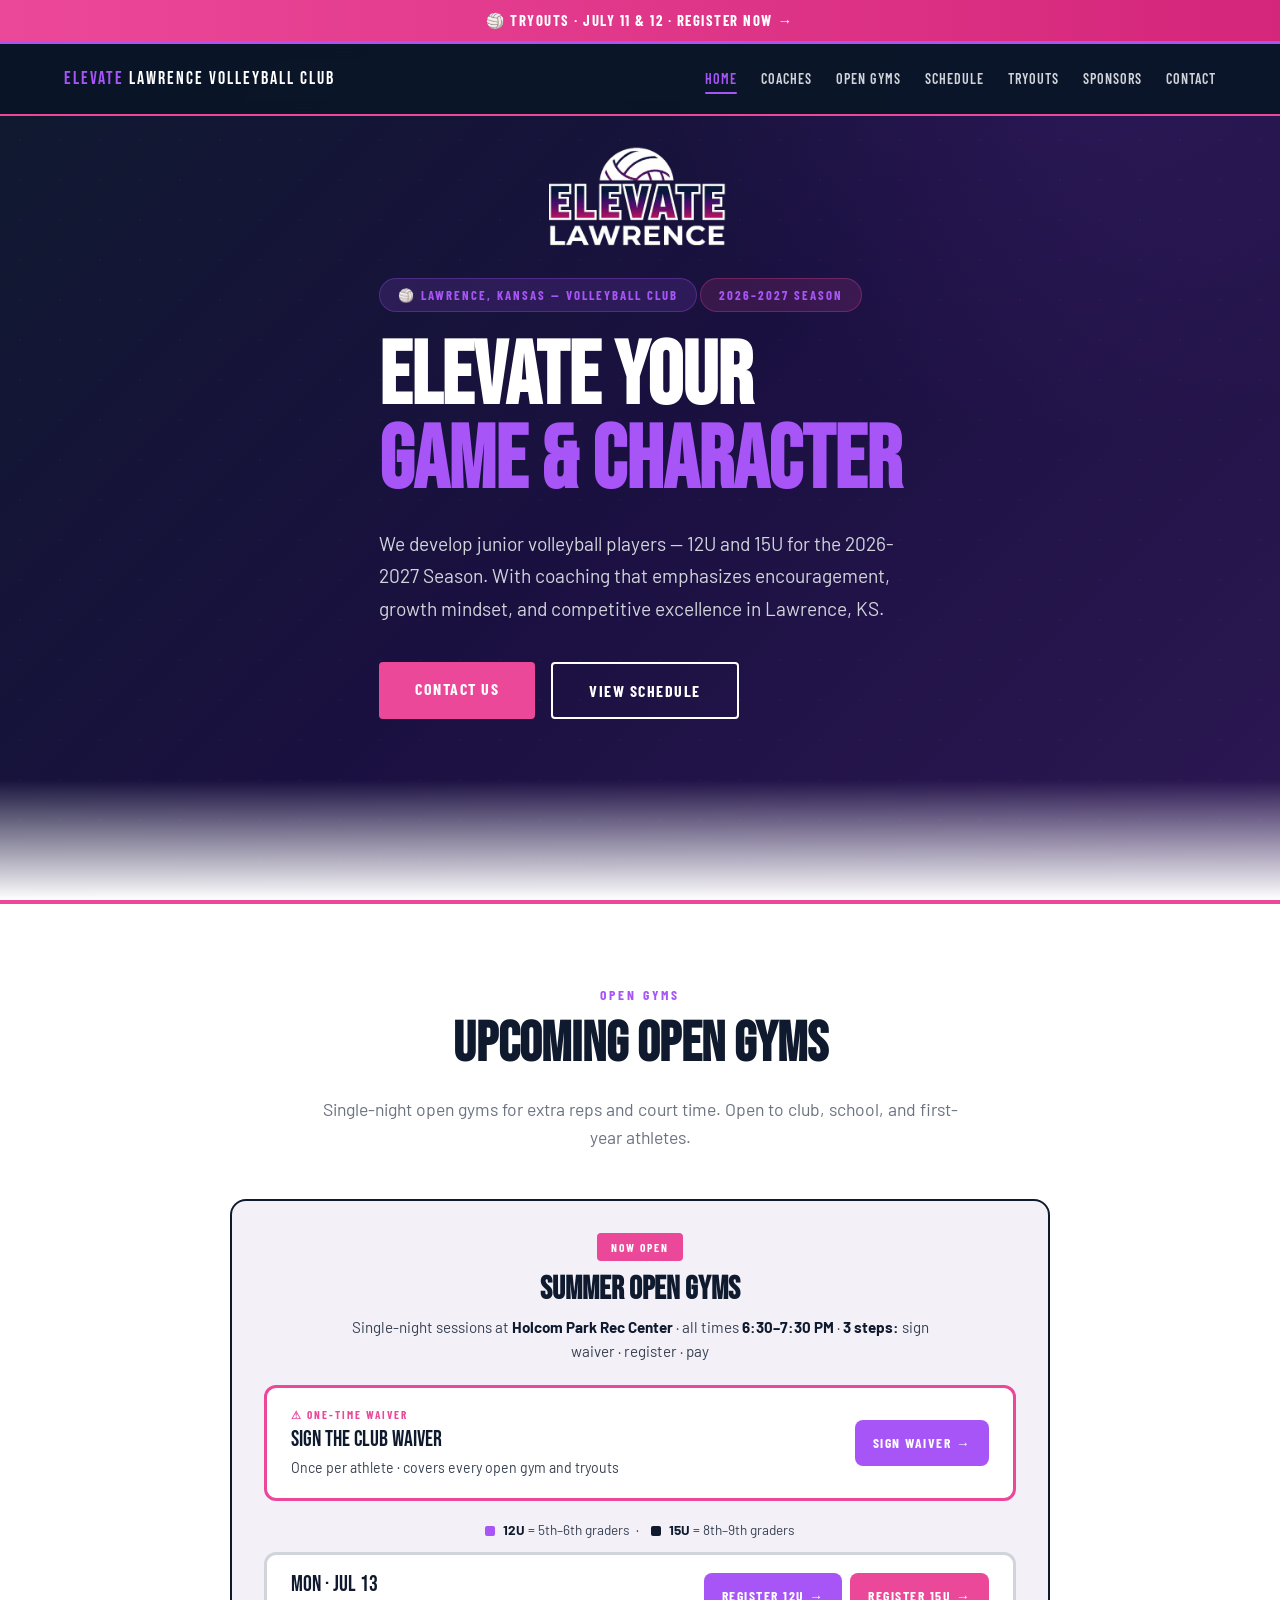
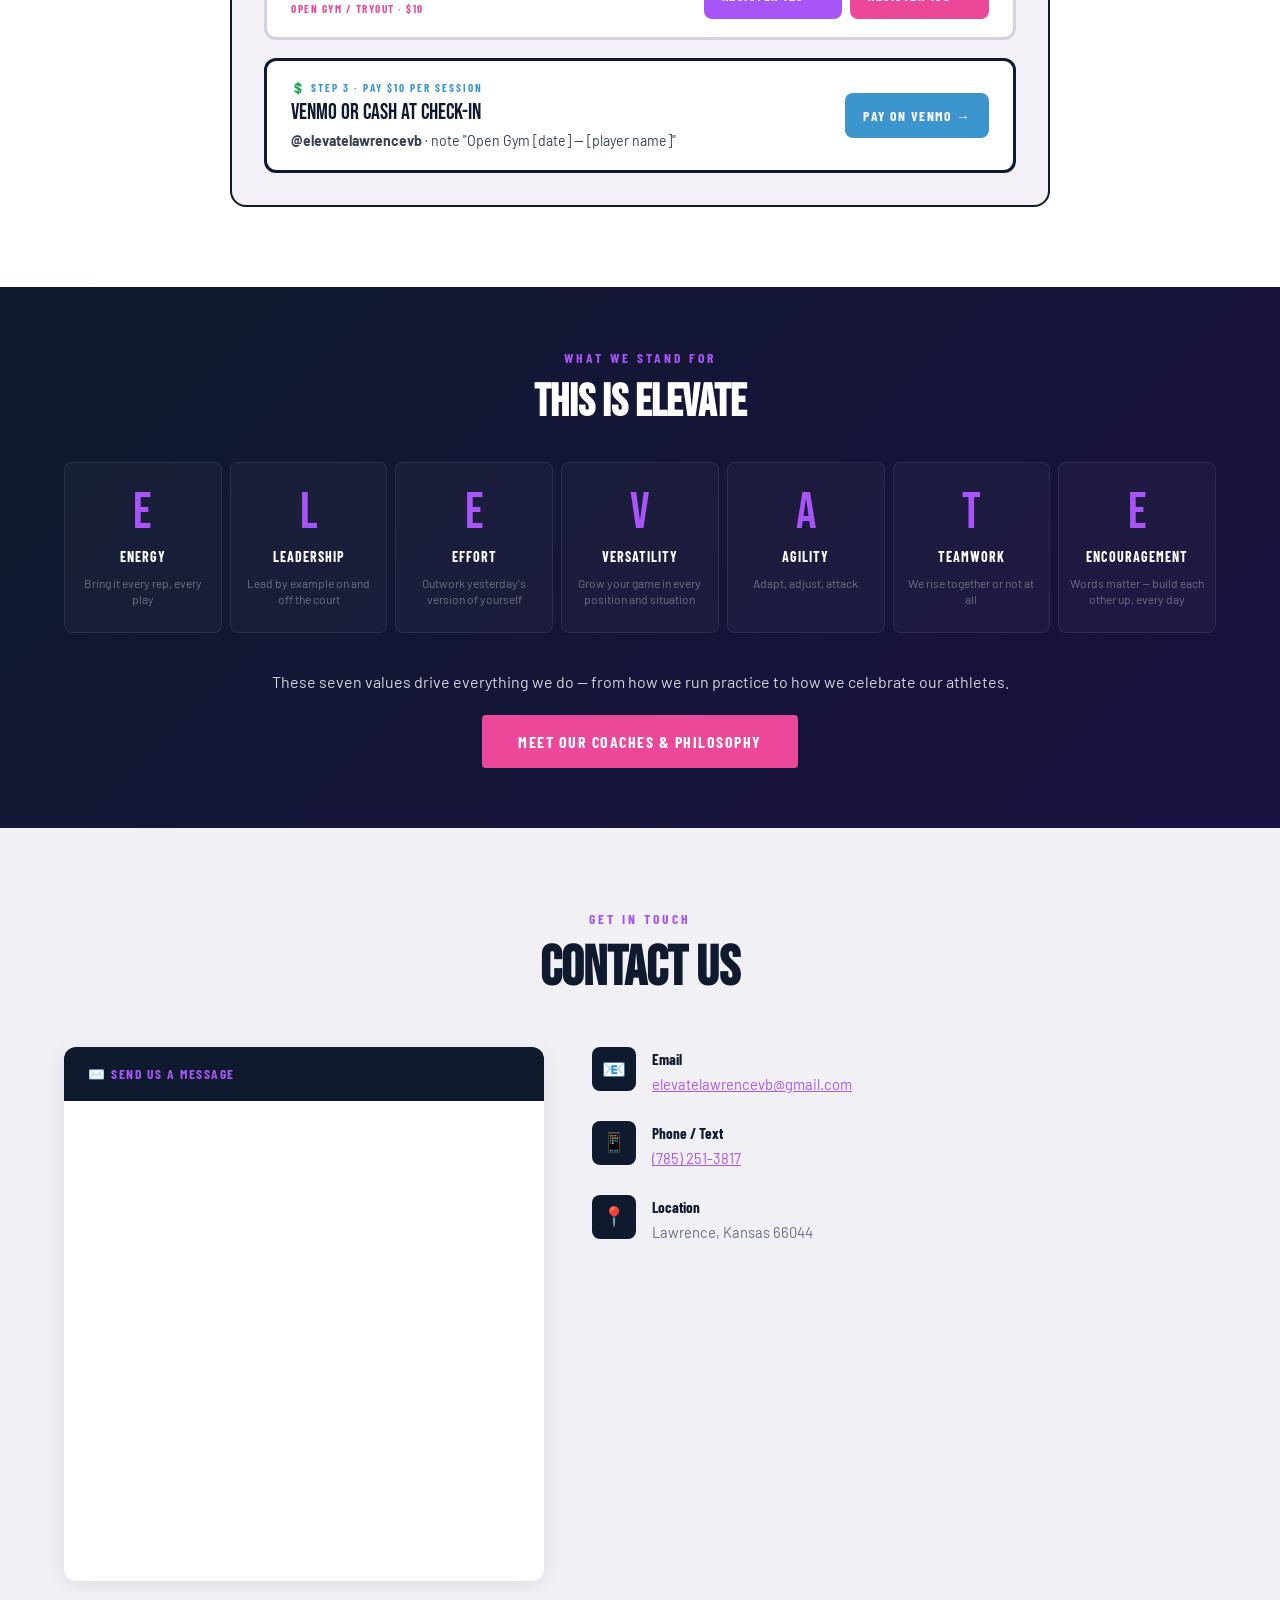
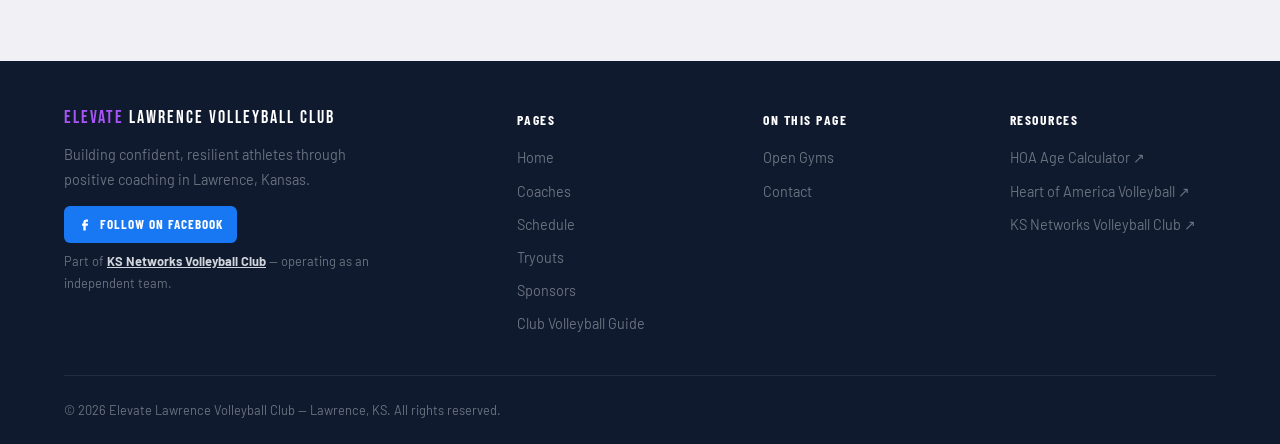
==== commit d49eceac: "opengym" ====
--- a/index.html
+++ b/index.html
@@ -213,19 +213,17 @@
                     <strong style="color:var(--navy);">15U</strong> = 8th–9th graders
                 </p>
 
-                <div class="summer-event-list" style="display:flex; flex-direction:column; gap:12px; max-width:600px; margin:0 auto;">
-
-
+                <div class="summer-event-list" style="display:flex; flex-direction:column; gap:12px;">
 
                     <!-- Mon Jul 13 -->
-                    <div class="summer-event-row" style="display:flex; justify-content:space-between; align-items:center; gap:14px; padding:14px 18px; background:var(--white); border-radius:10px; border:2px solid var(--gray-300);">
+                    <div class="summer-event-row" style="display:flex; justify-content:space-between; align-items:center; gap:18px; padding:18px 24px; background:var(--white); border-radius:12px; border:3px solid var(--gray-300);">
                         <div>
                             <div style="font-family:var(--font-display); font-size:1.4rem; color:var(--navy); line-height:1;">Mon · Jul 13</div>
-                            <div style="font-family:var(--font-heading); font-weight:700; font-size:0.7rem; letter-spacing:1.5px; color:var(--pink); text-transform:uppercase; margin-top:4px;">Open Gym · $10</div>
+                            <div style="font-family:var(--font-heading); font-weight:700; font-size:0.7rem; letter-spacing:1.5px; color:var(--pink); text-transform:uppercase; margin-top:4px;">Open Gym / Tryout · $10</div>
                         </div>
                         <div style="display:flex; gap:8px; flex-shrink:0;">
-                            <a href="https://forms.gle/3uMVNfwpcxMr6wDG6" target="_blank" rel="noopener" style="padding:10px 14px; background:var(--gold); color:var(--white); border-radius:6px; font-family:var(--font-heading); font-weight:700; font-size:0.74rem; letter-spacing:1px; text-transform:uppercase; white-space:nowrap;">Register 12U →</a>
-                            <a href="https://forms.gle/3uMVNfwpcxMr6wDG6" target="_blank" rel="noopener" style="padding:10px 14px; background:var(--pink); color:var(--white); border-radius:6px; font-family:var(--font-heading); font-weight:700; font-size:0.74rem; letter-spacing:1px; text-transform:uppercase; white-space:nowrap;">Register 15U →</a>
+                            <a href="https://forms.gle/3uMVNfwpcxMr6wDG6" target="_blank" rel="noopener" style="padding:12px 18px; background:var(--gold); color:var(--white); border-radius:8px; font-family:var(--font-heading); font-weight:700; font-size:0.85rem; letter-spacing:1.5px; text-transform:uppercase; white-space:nowrap;">Register 12U →</a>
+                            <a href="https://forms.gle/3uMVNfwpcxMr6wDG6" target="_blank" rel="noopener" style="padding:12px 18px; background:var(--pink); color:var(--white); border-radius:8px; font-family:var(--font-heading); font-weight:700; font-size:0.85rem; letter-spacing:1.5px; text-transform:uppercase; white-space:nowrap;">Register 15U →</a>
                         </div>
                     </div>
 
@@ -234,7 +232,7 @@
                 <!-- VENMO PAY BANNER -->
                 <a href="https://account.venmo.com/u/elevatelawrencevb" target="_blank" rel="noopener" class="venmo-banner" style="display:flex; justify-content:space-between; align-items:center; gap:18px; padding:18px 24px; background:var(--white); border:3px solid var(--navy); border-radius:12px; margin-top:18px; text-decoration:none; transition:transform 0.2s, box-shadow 0.2s;" onmouseover="this.style.transform='translateY(-2px)';this.style.boxShadow='0 8px 24px rgba(15,26,46,0.2)';" onmouseout="this.style.transform='';this.style.boxShadow='';">
                     <div>
-                        <div style="font-family:var(--font-heading); font-weight:700; font-size:0.7rem; letter-spacing:2px; color:#3D95CE; text-transform:uppercase; margin-bottom:4px;">💲 Step 3 · Pay $15 per session</div>
+                        <div style="font-family:var(--font-heading); font-weight:700; font-size:0.7rem; letter-spacing:2px; color:#3D95CE; text-transform:uppercase; margin-bottom:4px;">💲 Step 3 · Pay $10 per session</div>
                         <div style="font-family:var(--font-display); font-size:1.4rem; color:var(--navy); line-height:1.1; margin-bottom:4px;">VENMO OR CASH AT CHECK-IN</div>
                         <div style="font-size:0.88rem; color:var(--gray-700);"><strong>@elevatelawrencevb</strong> · note "Open Gym [date] — [player name]"</div>
                     </div>
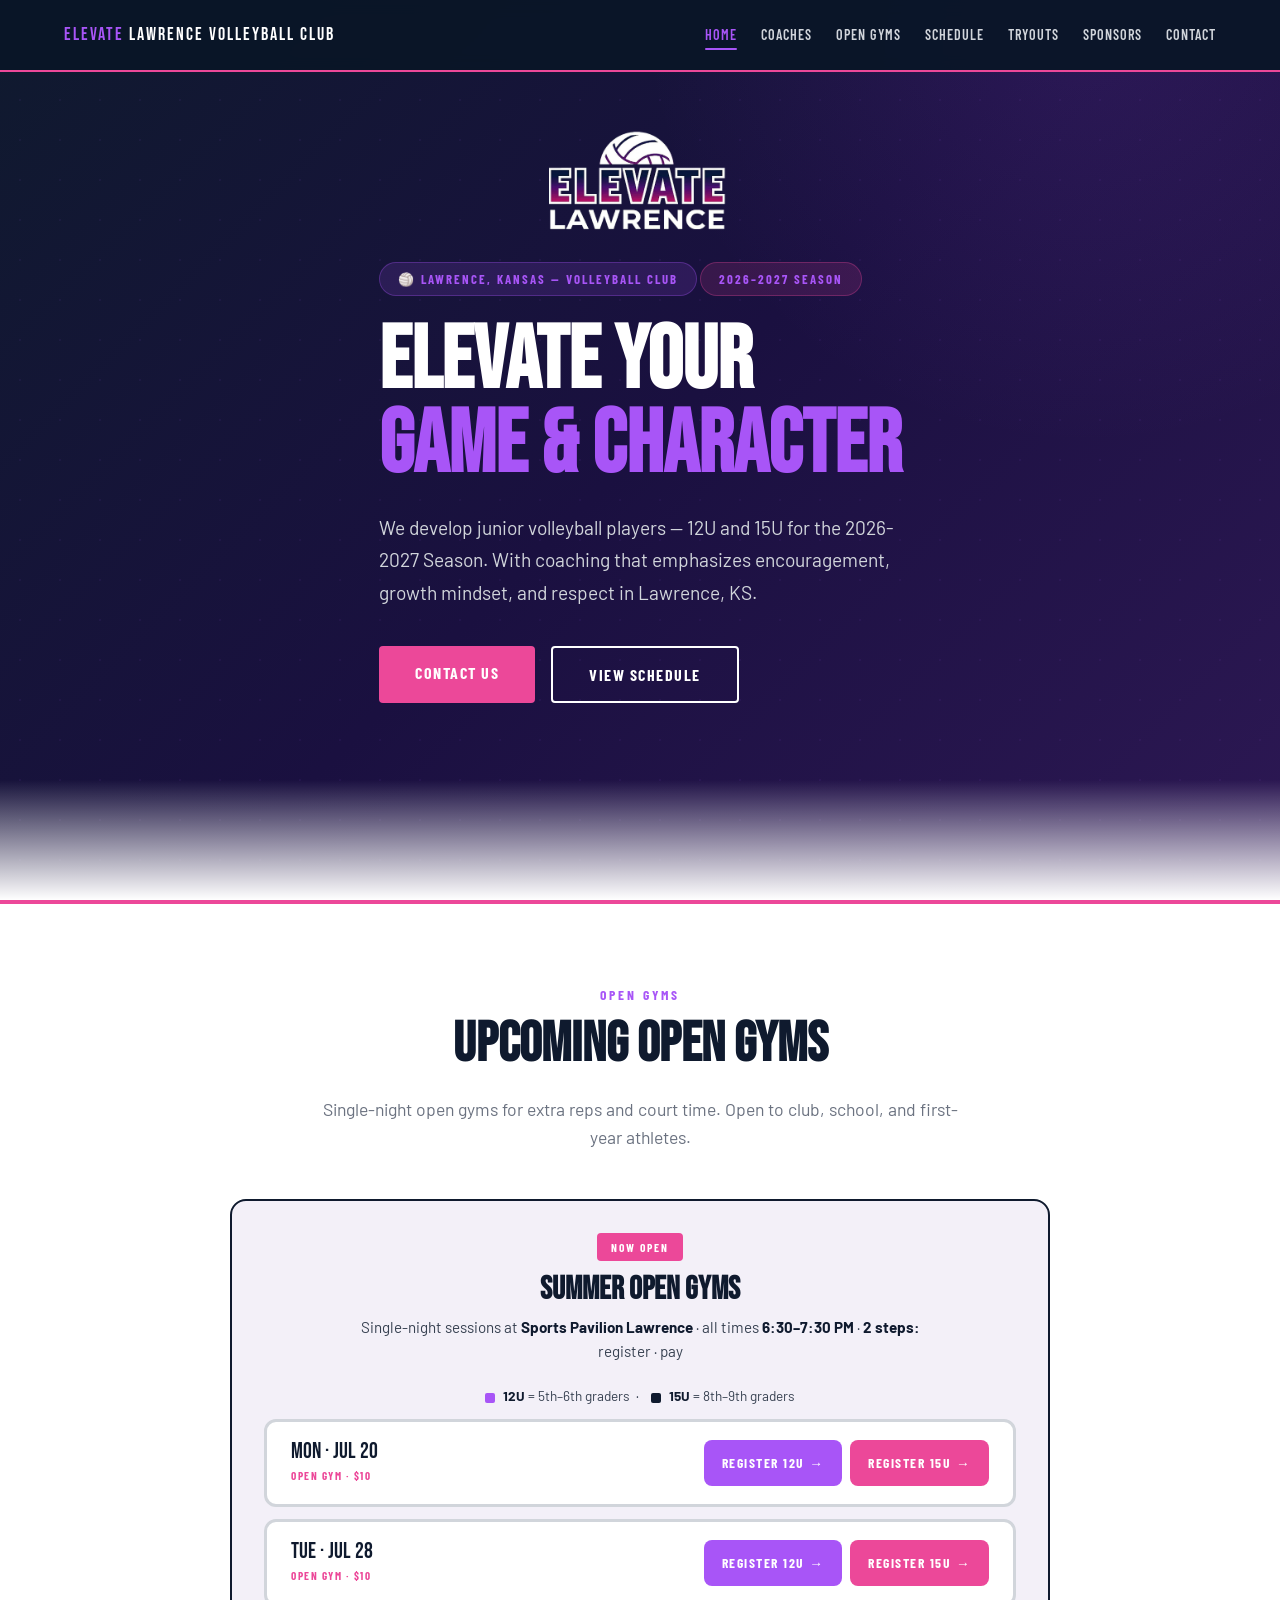
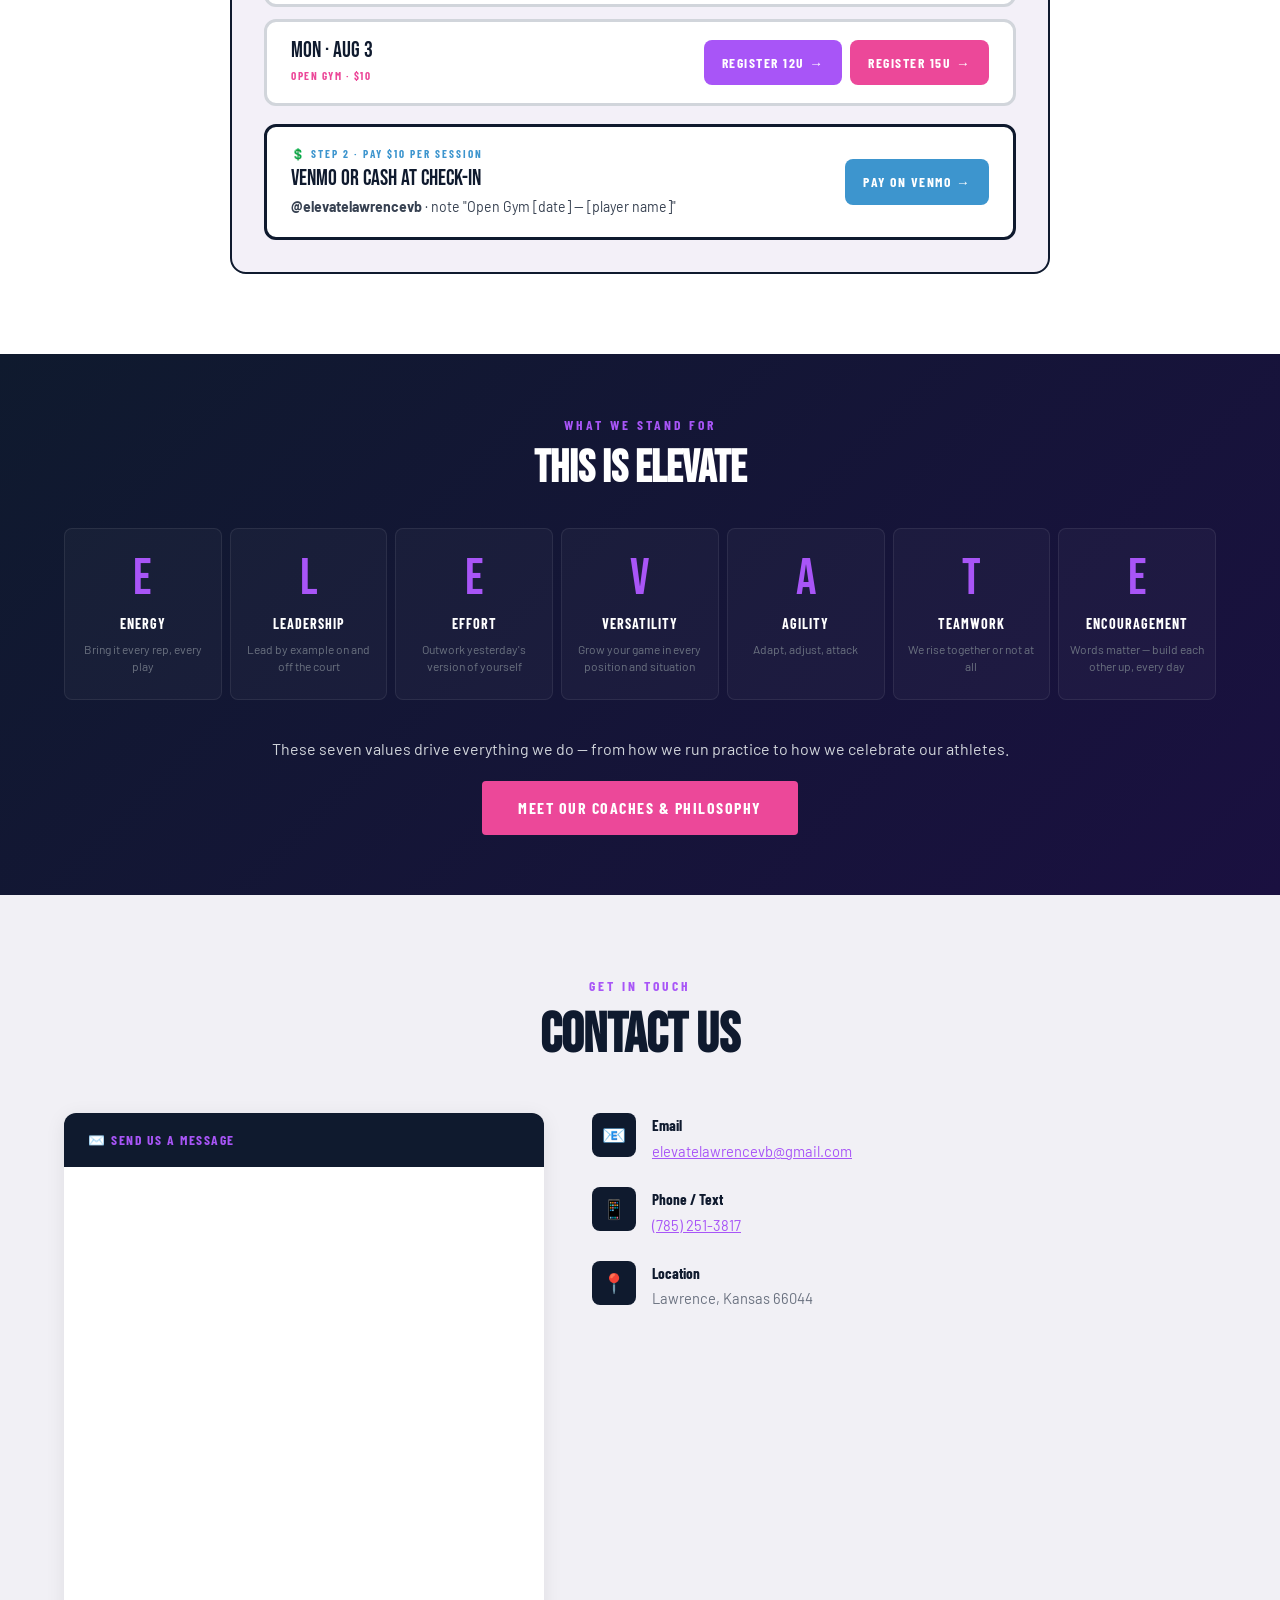
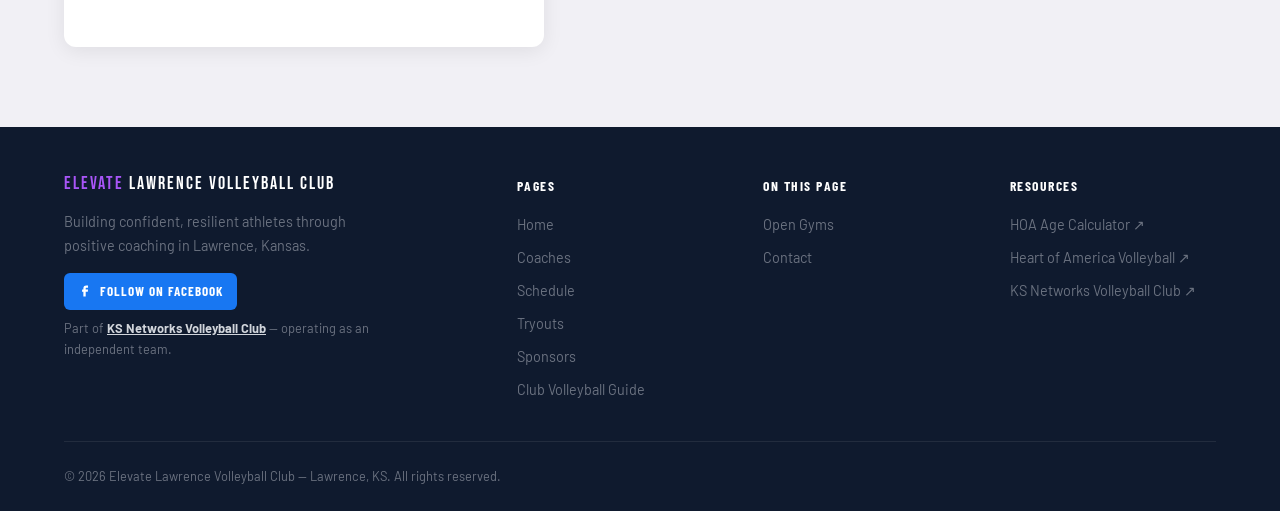
==== commit 0fec418c: "updates" ====
--- a/index.html
+++ b/index.html
@@ -106,22 +106,8 @@
     <link href="https://fonts.googleapis.com/css2?family=Bebas+Neue&family=Barlow:wght@400;500;600;700&family=Barlow+Condensed:wght@600;700&display=swap" rel="stylesheet">
     <link rel="stylesheet" href="/styles.css">
 
-    <!-- Tryouts bar overrides — push fixed navbar + hero content down to make room -->
-    <style>
-        .tryouts-bar { height: 44px; }
-        .navbar { top: 44px !important; }
-        .hero { padding-top: calc(var(--nav-height) + 44px + 32px) !important; }
-        @media (max-width: 700px) {
-            .tryouts-bar { font-size: 0.78rem !important; letter-spacing: 1px !important; }
-        }
-    </style>
 </head>
 <body>
-
-<!-- TRYOUTS ANNOUNCEMENT BAR -->
-<a href="/tryouts/" class="tryouts-bar" style="position:fixed; top:0; left:0; right:0; z-index:1001; display:flex; align-items:center; justify-content:center; background:linear-gradient(90deg, var(--pink) 0%, #d4267a 100%); color:var(--white); padding:0 16px; text-align:center; font-family:var(--font-heading); font-weight:700; font-size:0.92rem; letter-spacing:1.5px; text-transform:uppercase; text-decoration:none; border-bottom:3px solid var(--gold);">
-    🏐 Tryouts · July 11 &amp; 12 · Register Now →
-</a>
 
 <!-- NAVBAR -->
 <nav class="navbar" role="navigation" aria-label="Main navigation">
@@ -154,7 +140,7 @@
                 ELEVATE YOUR
                 <span class="highlight">GAME & CHARACTER</span>
             </h1>
-            <p>We develop junior volleyball players — 12U and 15U for the 2026-2027 Season.  With coaching that emphasizes encouragement, growth mindset, and competitive excellence in Lawrence, KS.</p>
+            <p>We develop junior volleyball players — 12U and 15U for the 2026-2027 Season.  With coaching that emphasizes encouragement, growth mindset, and respect in Lawrence, KS.</p>
             <div class="hero-actions">
                 <a href="#contact" class="btn btn-gold">Contact Us</a>
                 <a href="/schedule/" class="btn btn-outline">View Schedule</a>
@@ -171,9 +157,7 @@
         #clinics .summer-event-row { flex-direction: column !important; align-items: stretch !important; text-align: center !important; }
         #clinics .summer-event-row > div:last-child { justify-content: center; }
         #clinics .summer-event-row > div:last-child a { flex: 1; text-align: center; }
-        #clinics .waiver-banner,
         #clinics .venmo-banner { flex-direction: column !important; align-items: stretch !important; text-align: center !important; }
-        #clinics .waiver-banner > div:last-child,
         #clinics .venmo-banner > div:last-child { text-align: center; }
     }
 </style>
@@ -192,18 +176,8 @@
                 <div style="text-align:center; margin-bottom:22px;">
                     <div style="display:inline-block; padding:5px 14px; background:var(--pink); color:var(--white); font-family:var(--font-heading); font-weight:700; font-size:0.72rem; letter-spacing:2px; border-radius:4px; text-transform:uppercase; margin-bottom:12px;">Now Open</div>
                     <h3 style="font-family:var(--font-display); font-size:clamp(1.4rem,2.8vw,2rem); color:var(--navy); line-height:1.05; margin-bottom:8px;">SUMMER OPEN GYMS</h3>
-                    <p style="font-size:0.95rem; color:var(--gray-700); max-width:580px; margin:0 auto;">Single-night sessions at <strong style="color:var(--navy);">Holcom Park Rec Center</strong> · all times <strong style="color:var(--navy);">6:30–7:30 PM</strong> · <strong style="color:var(--navy);">3 steps:</strong> sign waiver · register · pay</p>
-                </div>
-
-                <!-- WAIVER BANNER -->
-                <a href="https://forms.gle/RVWdSZiKcFQTuMsp8" target="_blank" rel="noopener" class="waiver-banner" style="display:flex; justify-content:space-between; align-items:center; gap:18px; padding:18px 24px; background:var(--white); border:3px solid var(--pink); border-radius:12px; margin-bottom:18px; text-decoration:none; transition:transform 0.2s, box-shadow 0.2s;" onmouseover="this.style.transform='translateY(-2px)';this.style.boxShadow='0 8px 24px rgba(236,72,153,0.2)';" onmouseout="this.style.transform='';this.style.boxShadow='';">
-                    <div>
-                        <div style="font-family:var(--font-heading); font-weight:700; font-size:0.7rem; letter-spacing:2px; color:var(--pink); text-transform:uppercase; margin-bottom:4px;">⚠ One-Time Waiver</div>
-                        <div style="font-family:var(--font-display); font-size:1.4rem; color:var(--navy); line-height:1.1; margin-bottom:4px;">SIGN THE CLUB WAIVER</div>
-                        <div style="font-size:0.88rem; color:var(--gray-700);">Once per athlete · covers every open gym and tryouts</div>
-                    </div>
-                    <div style="padding:12px 18px; background:var(--gold); color:var(--white); border-radius:8px; font-family:var(--font-heading); font-weight:700; font-size:0.85rem; letter-spacing:1.5px; text-transform:uppercase; white-space:nowrap;">Sign Waiver →</div>
-                </a>
+                    <p style="font-size:0.95rem; color:var(--gray-700); max-width:580px; margin:0 auto;">Single-night sessions at <strong style="color:var(--navy);">Sports Pavilion Lawrence</strong> · all times <strong style="color:var(--navy);">6:30–7:30 PM</strong> · <strong style="color:var(--navy);">2 steps:</strong> register · pay</p>
+                </div>
 
                 <!-- AGE GROUP LEGEND -->
                 <p style="text-align:center; font-size:0.85rem; color:var(--gray-700); max-width:600px; margin:0 auto 12px;">
@@ -215,15 +189,39 @@
 
                 <div class="summer-event-list" style="display:flex; flex-direction:column; gap:12px;">
 
-                    <!-- Mon Jul 13 -->
+                    <!-- Mon Jul 20 -->
                     <div class="summer-event-row" style="display:flex; justify-content:space-between; align-items:center; gap:18px; padding:18px 24px; background:var(--white); border-radius:12px; border:3px solid var(--gray-300);">
                         <div>
-                            <div style="font-family:var(--font-display); font-size:1.4rem; color:var(--navy); line-height:1;">Mon · Jul 13</div>
-                            <div style="font-family:var(--font-heading); font-weight:700; font-size:0.7rem; letter-spacing:1.5px; color:var(--pink); text-transform:uppercase; margin-top:4px;">Open Gym / Tryout · $10</div>
+                            <div style="font-family:var(--font-display); font-size:1.4rem; color:var(--navy); line-height:1;">Mon · Jul 20</div>
+                            <div style="font-family:var(--font-heading); font-weight:700; font-size:0.7rem; letter-spacing:1.5px; color:var(--pink); text-transform:uppercase; margin-top:4px;">Open Gym · $10</div>
                         </div>
                         <div style="display:flex; gap:8px; flex-shrink:0;">
-                            <a href="https://forms.gle/3uMVNfwpcxMr6wDG6" target="_blank" rel="noopener" style="padding:12px 18px; background:var(--gold); color:var(--white); border-radius:8px; font-family:var(--font-heading); font-weight:700; font-size:0.85rem; letter-spacing:1.5px; text-transform:uppercase; white-space:nowrap;">Register 12U →</a>
-                            <a href="https://forms.gle/3uMVNfwpcxMr6wDG6" target="_blank" rel="noopener" style="padding:12px 18px; background:var(--pink); color:var(--white); border-radius:8px; font-family:var(--font-heading); font-weight:700; font-size:0.85rem; letter-spacing:1.5px; text-transform:uppercase; white-space:nowrap;">Register 15U →</a>
+                            <a href="https://forms.gle/o1QbzpczE8iFRcMa9" target="_blank" rel="noopener" style="padding:12px 18px; background:var(--gold); color:var(--white); border-radius:8px; font-family:var(--font-heading); font-weight:700; font-size:0.85rem; letter-spacing:1.5px; text-transform:uppercase; white-space:nowrap;">Register 12U →</a>
+                            <a href="https://forms.gle/o1QbzpczE8iFRcMa9" target="_blank" rel="noopener" style="padding:12px 18px; background:var(--pink); color:var(--white); border-radius:8px; font-family:var(--font-heading); font-weight:700; font-size:0.85rem; letter-spacing:1.5px; text-transform:uppercase; white-space:nowrap;">Register 15U →</a>
+                        </div>
+                    </div>
+
+                    <!-- Tue Jul 28 -->
+                    <div class="summer-event-row" style="display:flex; justify-content:space-between; align-items:center; gap:18px; padding:18px 24px; background:var(--white); border-radius:12px; border:3px solid var(--gray-300);">
+                        <div>
+                            <div style="font-family:var(--font-display); font-size:1.4rem; color:var(--navy); line-height:1;">Tue · Jul 28</div>
+                            <div style="font-family:var(--font-heading); font-weight:700; font-size:0.7rem; letter-spacing:1.5px; color:var(--pink); text-transform:uppercase; margin-top:4px;">Open Gym · $10</div>
+                        </div>
+                        <div style="display:flex; gap:8px; flex-shrink:0;">
+                            <a href="https://forms.gle/o1QbzpczE8iFRcMa9" target="_blank" rel="noopener" style="padding:12px 18px; background:var(--gold); color:var(--white); border-radius:8px; font-family:var(--font-heading); font-weight:700; font-size:0.85rem; letter-spacing:1.5px; text-transform:uppercase; white-space:nowrap;">Register 12U →</a>
+                            <a href="https://forms.gle/o1QbzpczE8iFRcMa9" target="_blank" rel="noopener" style="padding:12px 18px; background:var(--pink); color:var(--white); border-radius:8px; font-family:var(--font-heading); font-weight:700; font-size:0.85rem; letter-spacing:1.5px; text-transform:uppercase; white-space:nowrap;">Register 15U →</a>
+                        </div>
+                    </div>
+
+                    <!-- Mon Aug 3 -->
+                    <div class="summer-event-row" style="display:flex; justify-content:space-between; align-items:center; gap:18px; padding:18px 24px; background:var(--white); border-radius:12px; border:3px solid var(--gray-300);">
+                        <div>
+                            <div style="font-family:var(--font-display); font-size:1.4rem; color:var(--navy); line-height:1;">Mon · Aug 3</div>
+                            <div style="font-family:var(--font-heading); font-weight:700; font-size:0.7rem; letter-spacing:1.5px; color:var(--pink); text-transform:uppercase; margin-top:4px;">Open Gym · $10</div>
+                        </div>
+                        <div style="display:flex; gap:8px; flex-shrink:0;">
+                            <a href="https://forms.gle/o1QbzpczE8iFRcMa9" target="_blank" rel="noopener" style="padding:12px 18px; background:var(--gold); color:var(--white); border-radius:8px; font-family:var(--font-heading); font-weight:700; font-size:0.85rem; letter-spacing:1.5px; text-transform:uppercase; white-space:nowrap;">Register 12U →</a>
+                            <a href="https://forms.gle/o1QbzpczE8iFRcMa9" target="_blank" rel="noopener" style="padding:12px 18px; background:var(--pink); color:var(--white); border-radius:8px; font-family:var(--font-heading); font-weight:700; font-size:0.85rem; letter-spacing:1.5px; text-transform:uppercase; white-space:nowrap;">Register 15U →</a>
                         </div>
                     </div>
 
@@ -232,7 +230,7 @@
                 <!-- VENMO PAY BANNER -->
                 <a href="https://account.venmo.com/u/elevatelawrencevb" target="_blank" rel="noopener" class="venmo-banner" style="display:flex; justify-content:space-between; align-items:center; gap:18px; padding:18px 24px; background:var(--white); border:3px solid var(--navy); border-radius:12px; margin-top:18px; text-decoration:none; transition:transform 0.2s, box-shadow 0.2s;" onmouseover="this.style.transform='translateY(-2px)';this.style.boxShadow='0 8px 24px rgba(15,26,46,0.2)';" onmouseout="this.style.transform='';this.style.boxShadow='';">
                     <div>
-                        <div style="font-family:var(--font-heading); font-weight:700; font-size:0.7rem; letter-spacing:2px; color:#3D95CE; text-transform:uppercase; margin-bottom:4px;">💲 Step 3 · Pay $10 per session</div>
+                        <div style="font-family:var(--font-heading); font-weight:700; font-size:0.7rem; letter-spacing:2px; color:#3D95CE; text-transform:uppercase; margin-bottom:4px;">💲 Step 2 · Pay $10 per session</div>
                         <div style="font-family:var(--font-display); font-size:1.4rem; color:var(--navy); line-height:1.1; margin-bottom:4px;">VENMO OR CASH AT CHECK-IN</div>
                         <div style="font-size:0.88rem; color:var(--gray-700);"><strong>@elevatelawrencevb</strong> · note "Open Gym [date] — [player name]"</div>
                     </div>
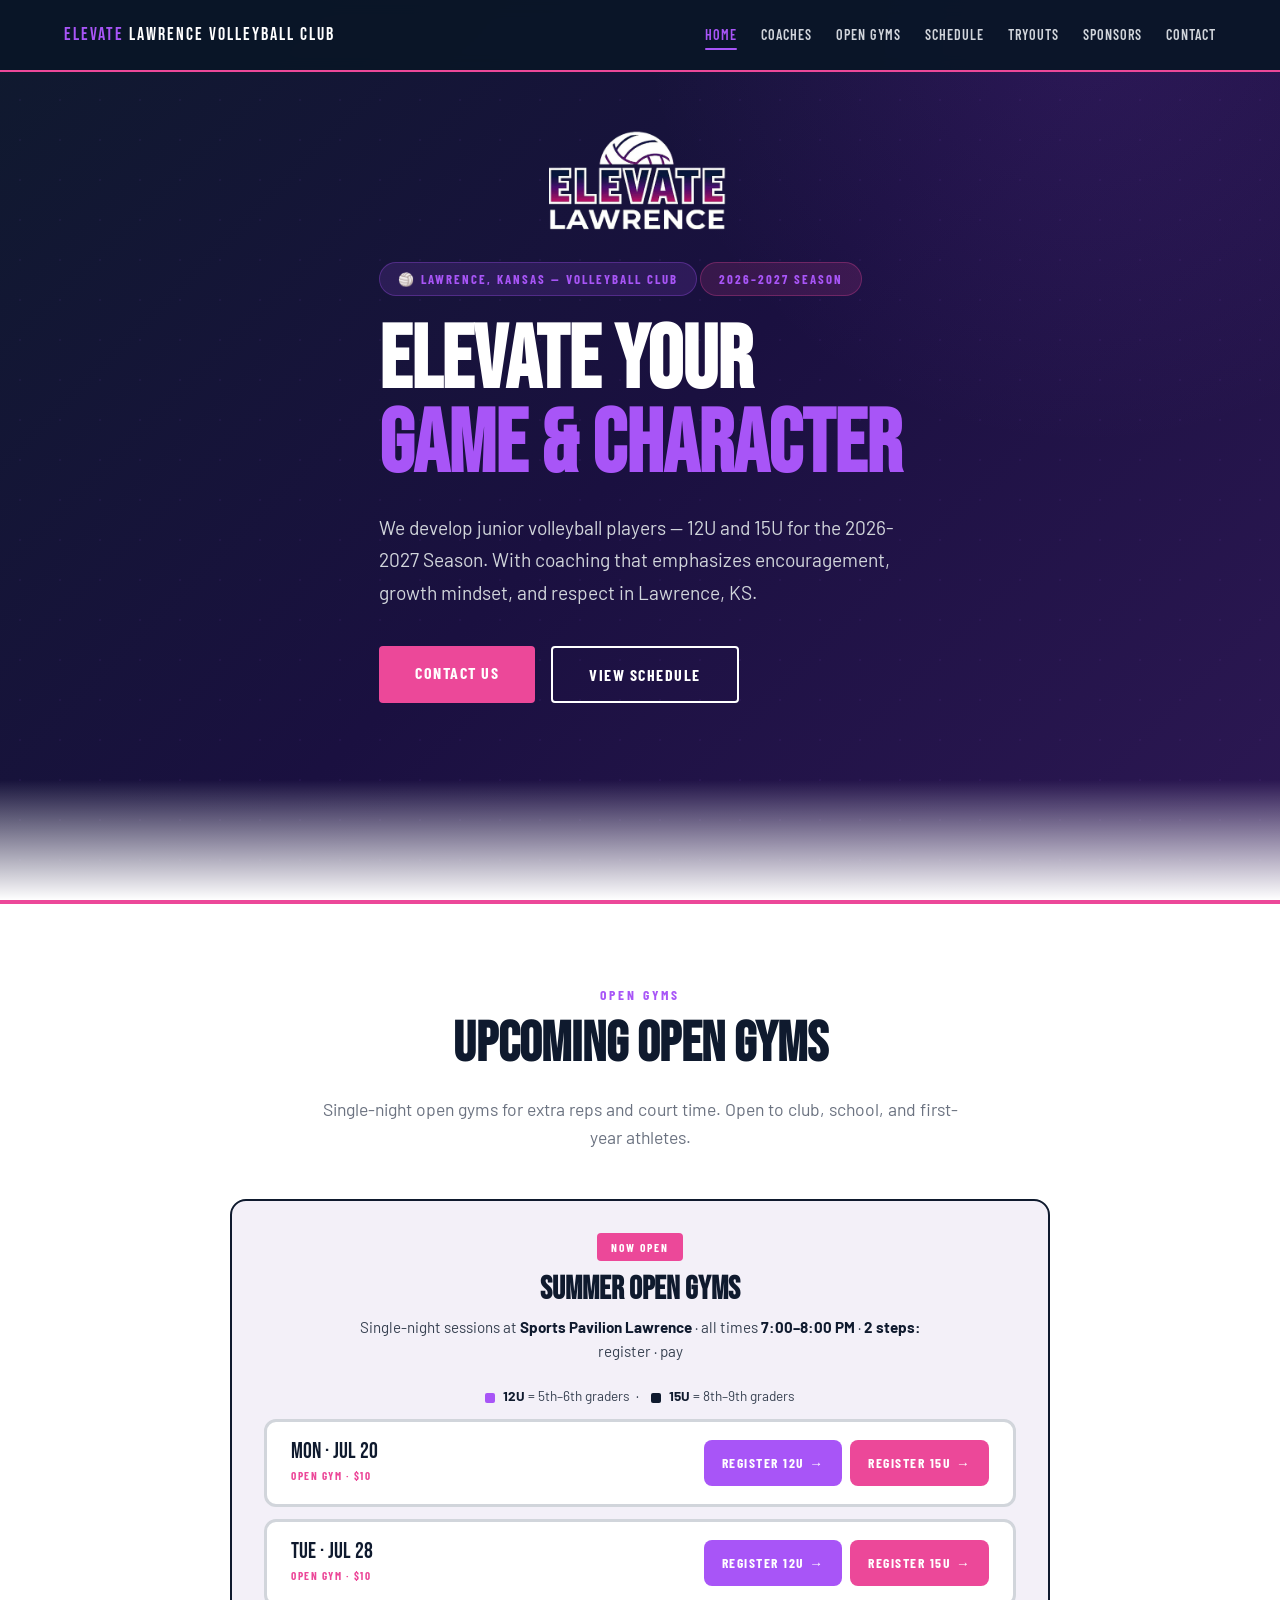
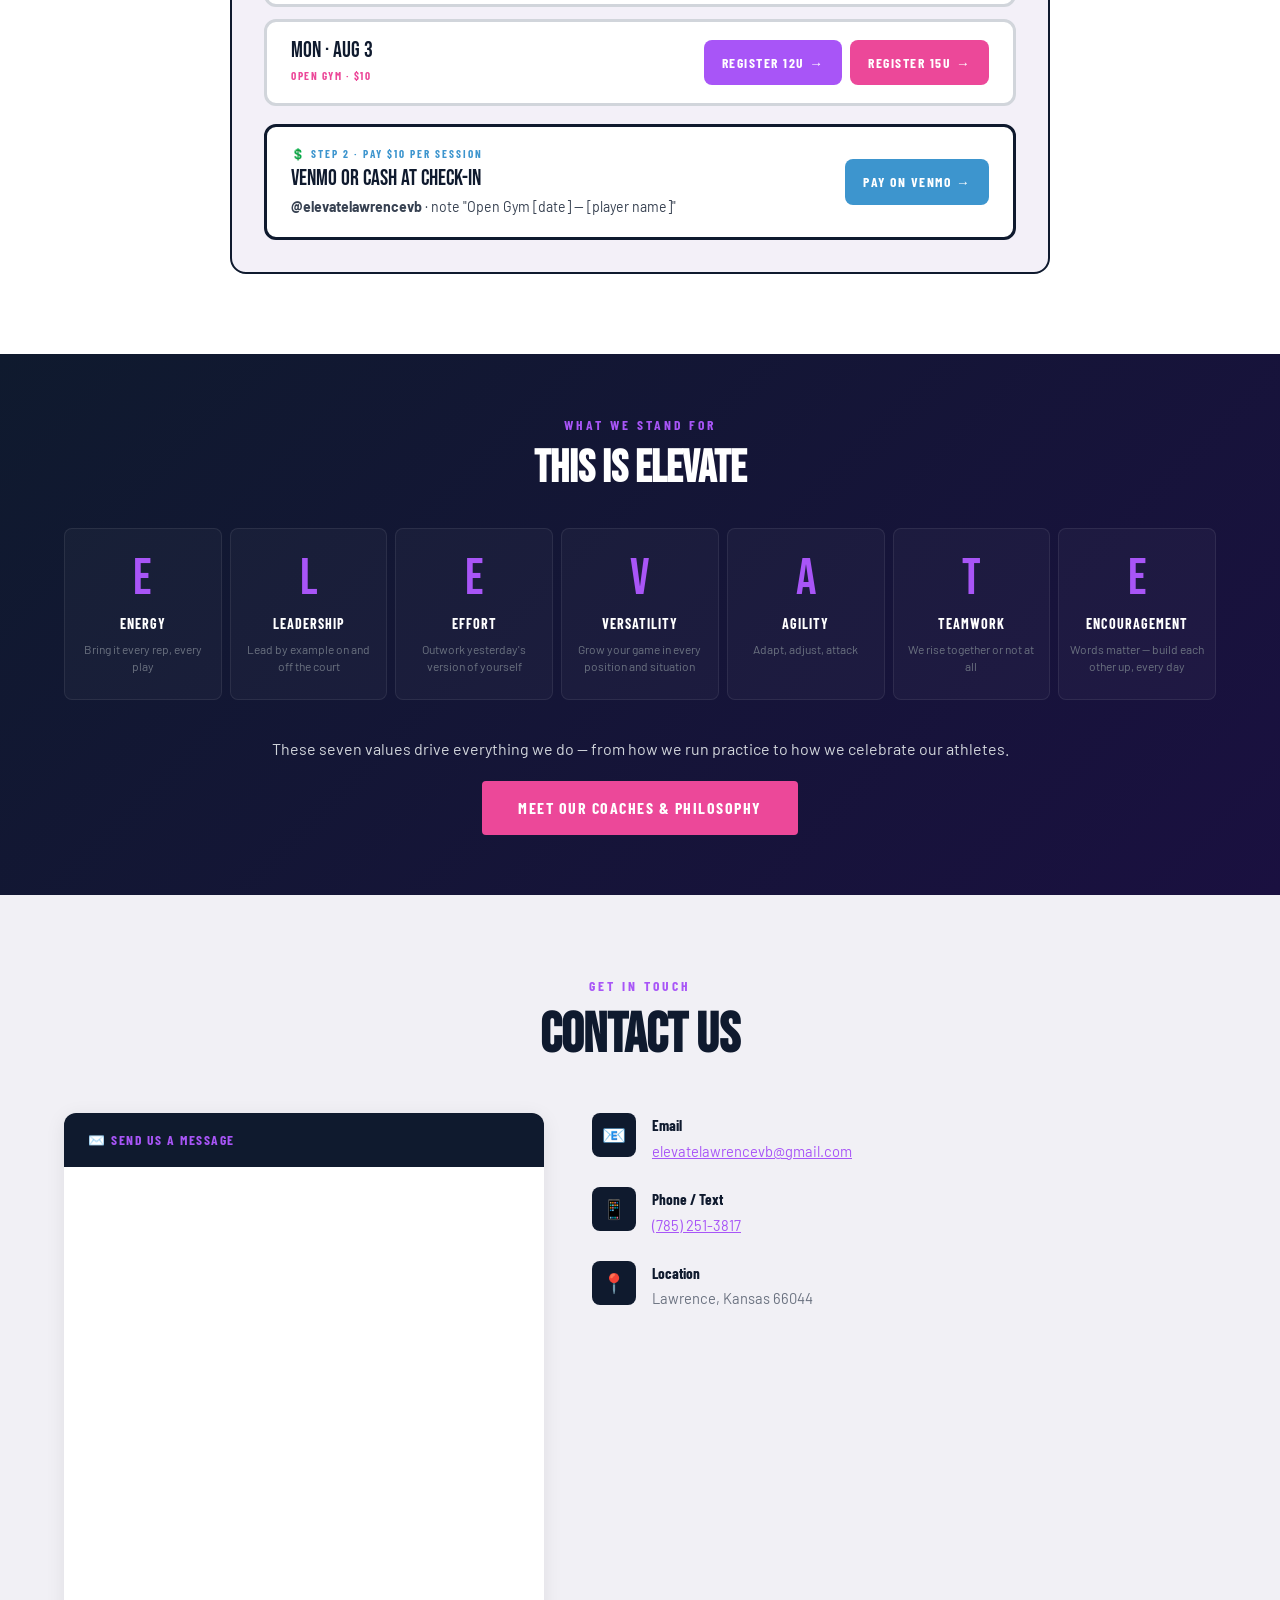
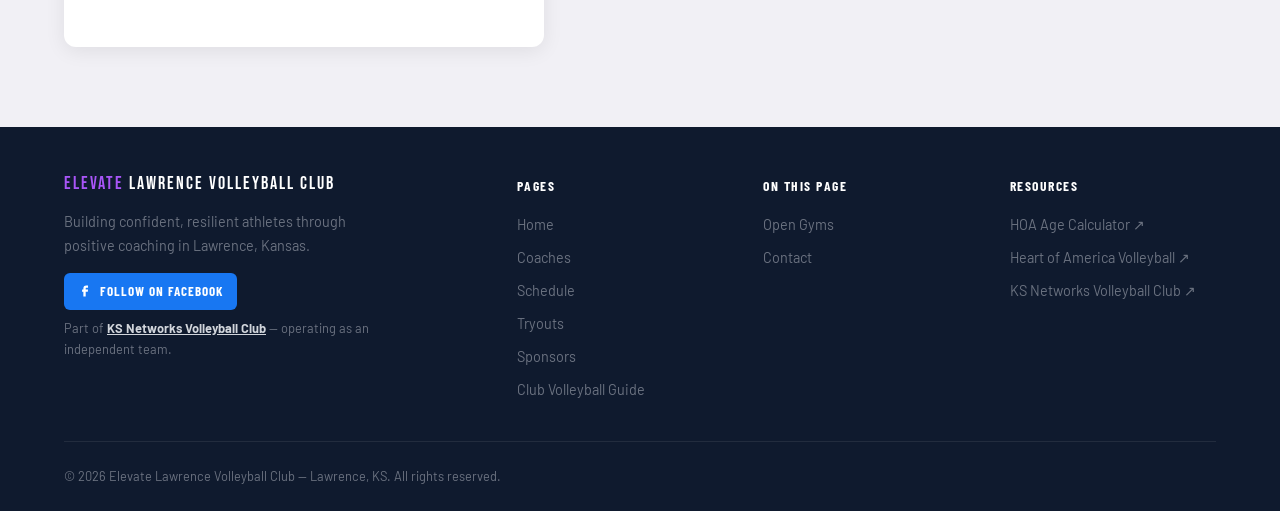
==== commit 181fe409: "change to opengyms" ====
--- a/index.html
+++ b/index.html
@@ -116,7 +116,7 @@
         <div class="nav-links" id="navLinks">
             <a href="/" class="active">Home</a>
             <a href="/coaches/">Coaches</a>
-            <a href="#clinics">Open Gyms</a>
+            <a href="#opengyms">Open Gyms</a>
             <a href="/schedule/">Schedule</a>
             <a href="/tryouts/">Tryouts</a>
             <a href="/sponsors/">Sponsors</a>
@@ -161,6 +161,7 @@
         #clinics .venmo-banner > div:last-child { text-align: center; }
     }
 </style>
+<span id="opengyms"></span>
 <section class="section-pad" id="clinics" style="background:var(--white); border-top:4px solid var(--pink);">
     <div class="container">
         <div class="text-center mb-48">
@@ -176,7 +177,7 @@
                 <div style="text-align:center; margin-bottom:22px;">
                     <div style="display:inline-block; padding:5px 14px; background:var(--pink); color:var(--white); font-family:var(--font-heading); font-weight:700; font-size:0.72rem; letter-spacing:2px; border-radius:4px; text-transform:uppercase; margin-bottom:12px;">Now Open</div>
                     <h3 style="font-family:var(--font-display); font-size:clamp(1.4rem,2.8vw,2rem); color:var(--navy); line-height:1.05; margin-bottom:8px;">SUMMER OPEN GYMS</h3>
-                    <p style="font-size:0.95rem; color:var(--gray-700); max-width:580px; margin:0 auto;">Single-night sessions at <strong style="color:var(--navy);">Sports Pavilion Lawrence</strong> · all times <strong style="color:var(--navy);">6:30–7:30 PM</strong> · <strong style="color:var(--navy);">2 steps:</strong> register · pay</p>
+                    <p style="font-size:0.95rem; color:var(--gray-700); max-width:580px; margin:0 auto;">Single-night sessions at <strong style="color:var(--navy);">Sports Pavilion Lawrence</strong> · all times <strong style="color:var(--navy);">7:00–8:00 PM</strong> · <strong style="color:var(--navy);">2 steps:</strong> register · pay</p>
                 </div>
 
                 <!-- AGE GROUP LEGEND -->
@@ -359,7 +360,7 @@
             <div>
                 <h4>On This Page</h4>
                 <div class="footer-links">
-                    <a href="#clinics">Open Gyms</a>
+                    <a href="#opengyms">Open Gyms</a>
                     <a href="#contact">Contact</a>
                 </div>
             </div>
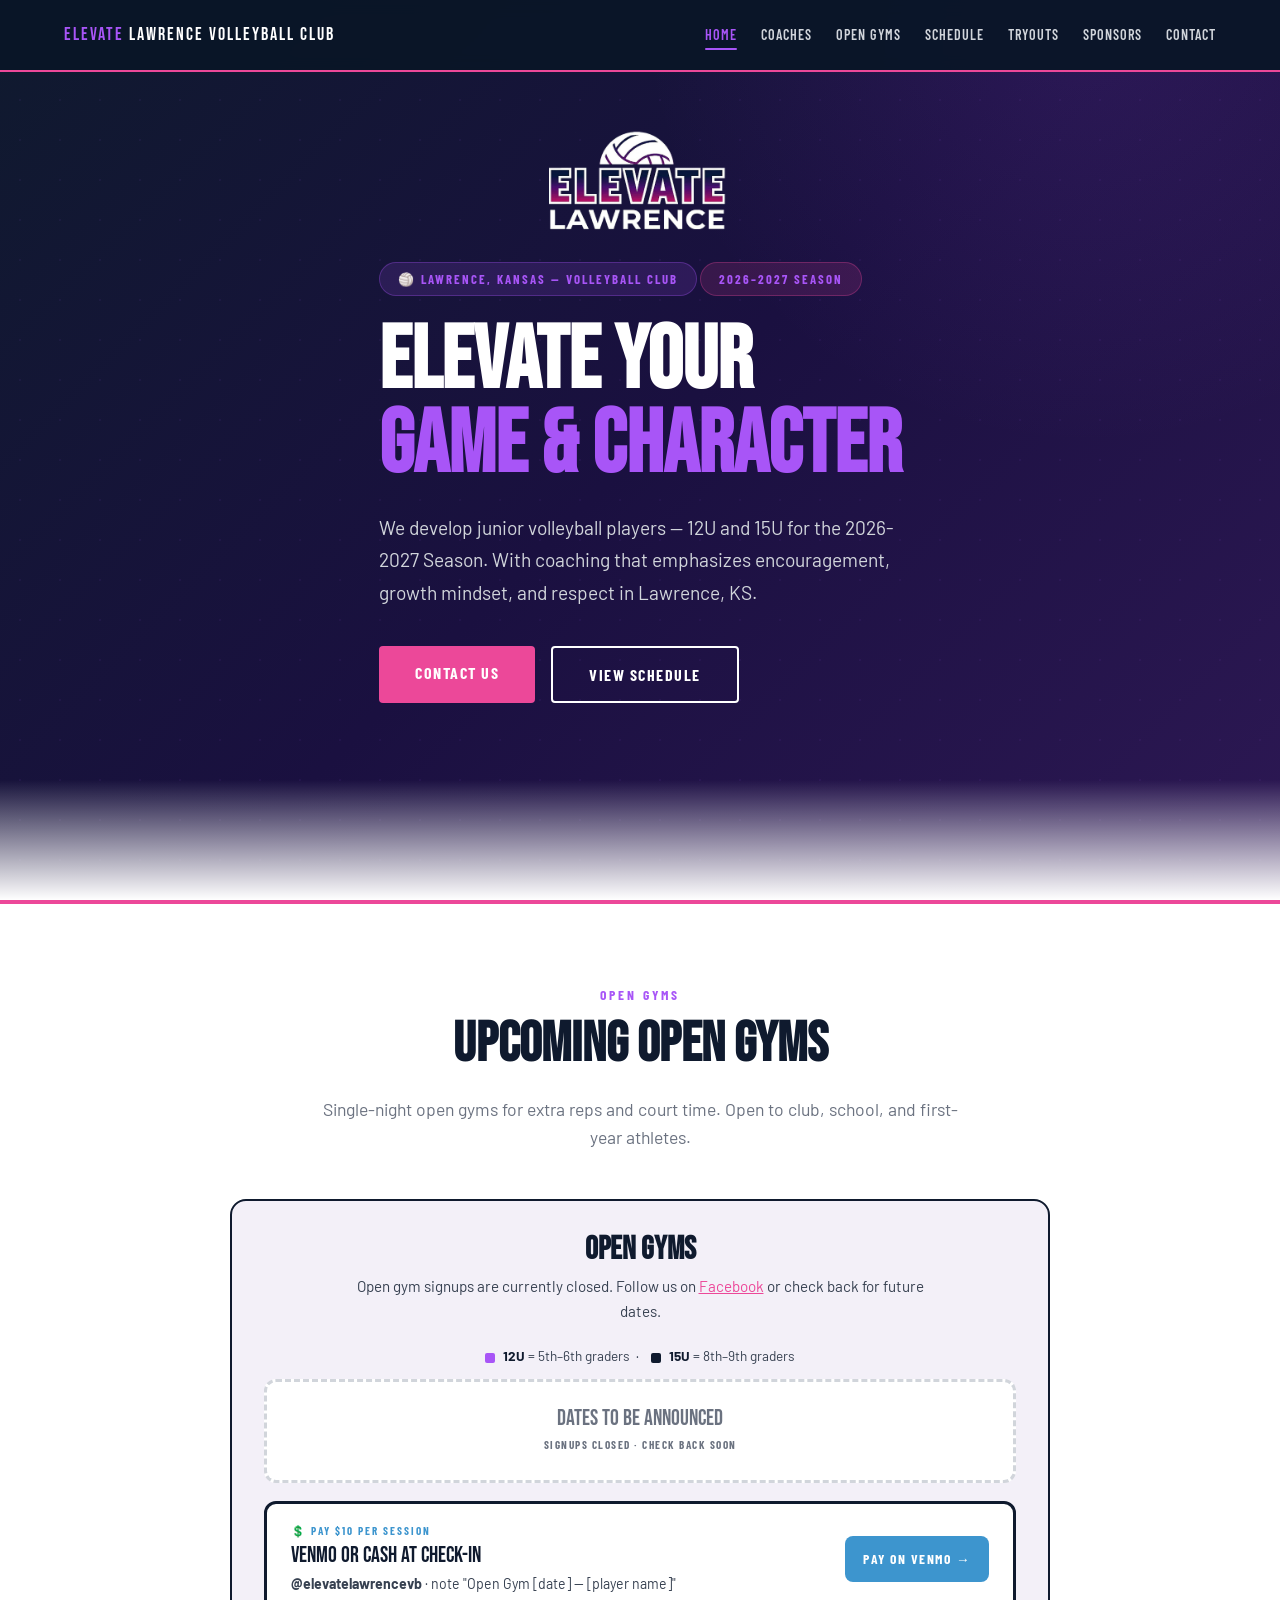
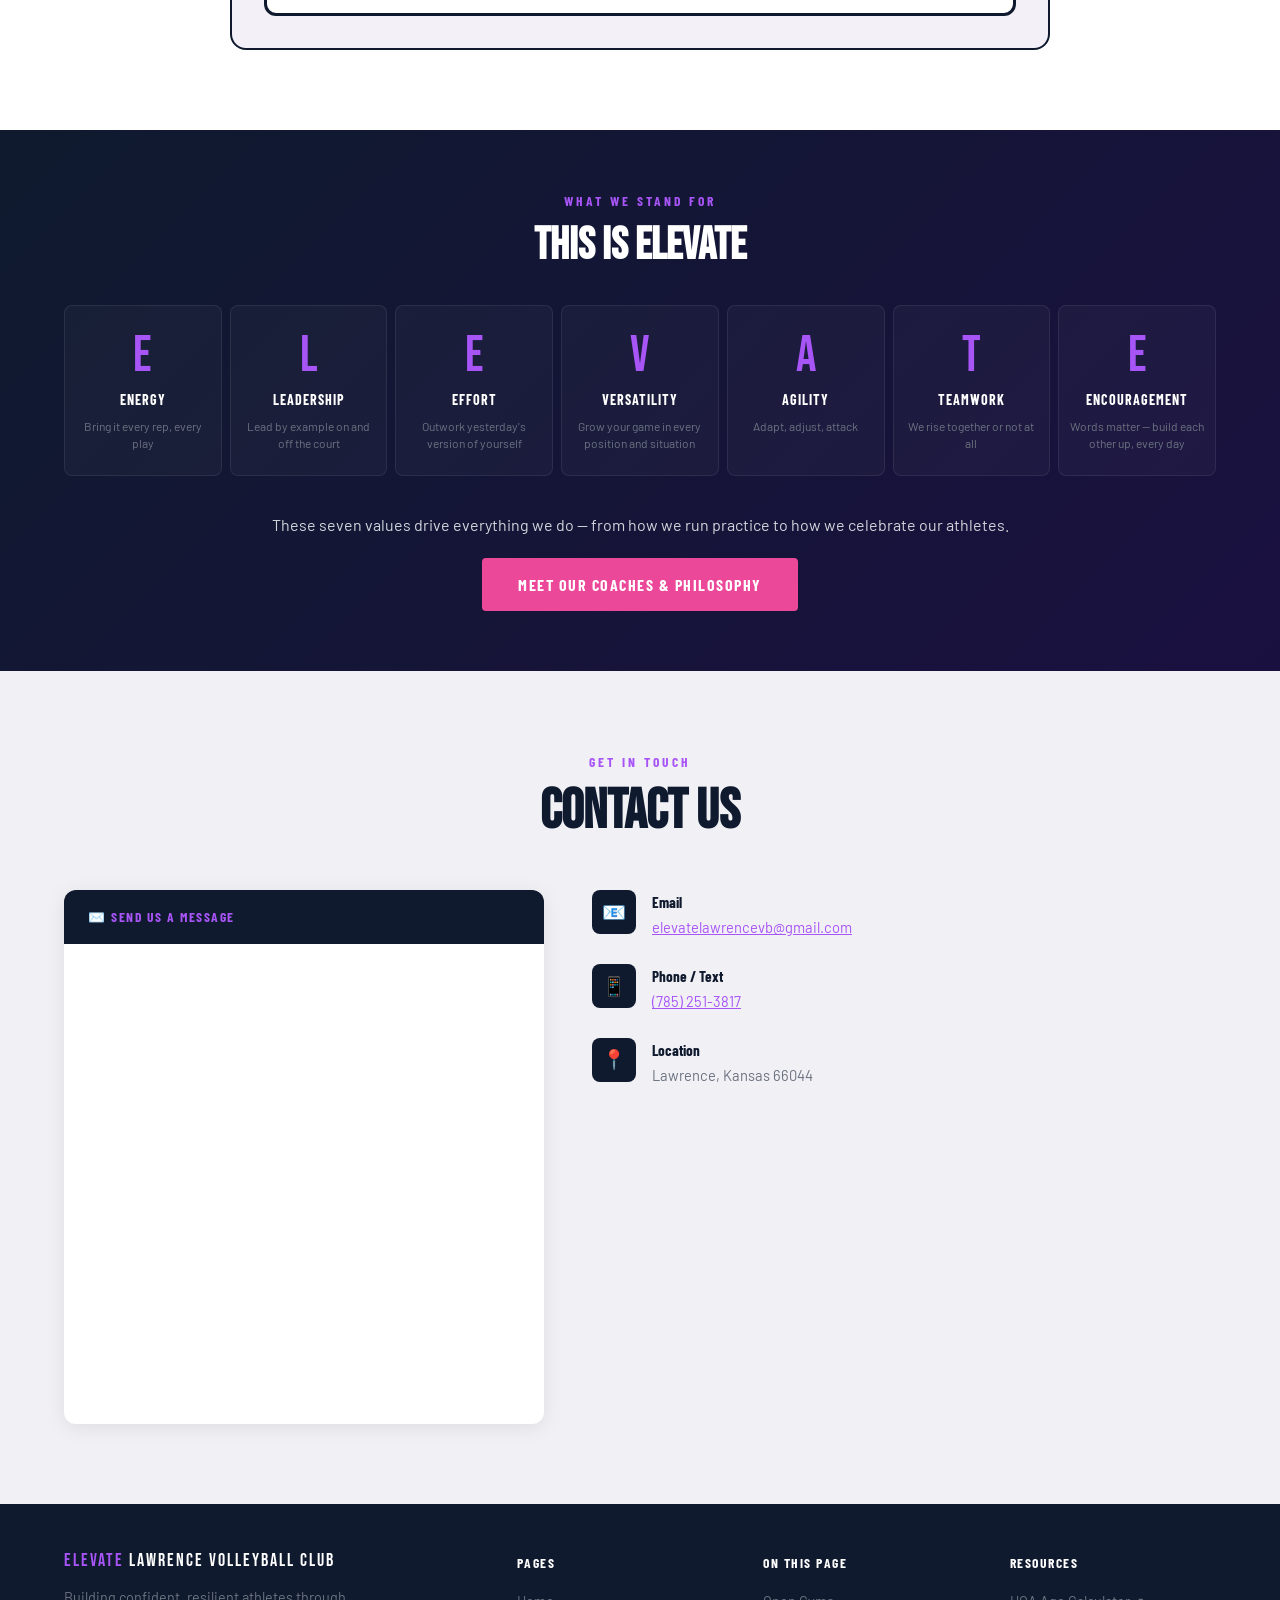
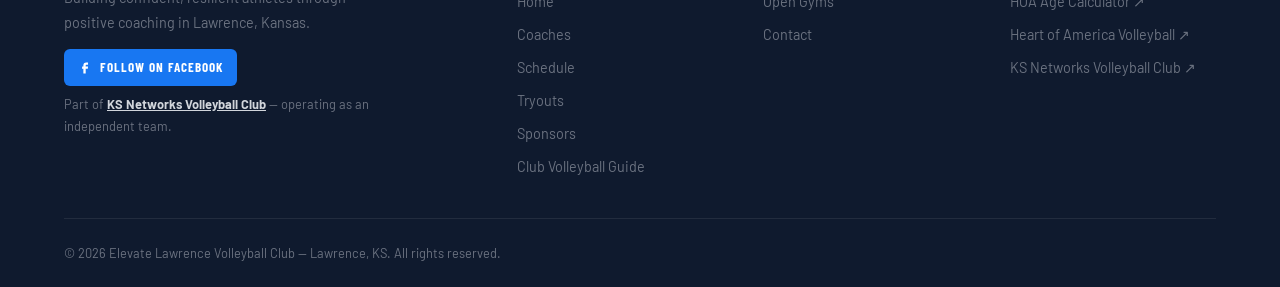
==== commit 6239f995: "clear up open gyms" ====
--- a/index.html
+++ b/index.html
@@ -175,9 +175,8 @@
             <div style="padding:32px; background:var(--cream); border-radius:16px; border:2px solid var(--navy); position:relative;">
 
                 <div style="text-align:center; margin-bottom:22px;">
-                    <div style="display:inline-block; padding:5px 14px; background:var(--pink); color:var(--white); font-family:var(--font-heading); font-weight:700; font-size:0.72rem; letter-spacing:2px; border-radius:4px; text-transform:uppercase; margin-bottom:12px;">Now Open</div>
-                    <h3 style="font-family:var(--font-display); font-size:clamp(1.4rem,2.8vw,2rem); color:var(--navy); line-height:1.05; margin-bottom:8px;">SUMMER OPEN GYMS</h3>
-                    <p style="font-size:0.95rem; color:var(--gray-700); max-width:580px; margin:0 auto;">Single-night sessions at <strong style="color:var(--navy);">Sports Pavilion Lawrence</strong> · all times <strong style="color:var(--navy);">7:00–8:00 PM</strong> · <strong style="color:var(--navy);">2 steps:</strong> register · pay</p>
+                    <h3 style="font-family:var(--font-display); font-size:clamp(1.4rem,2.8vw,2rem); color:var(--navy); line-height:1.05; margin-bottom:8px;">OPEN GYMS</h3>
+                    <p style="font-size:0.95rem; color:var(--gray-700); max-width:580px; margin:0 auto;">Open gym signups are currently closed. Follow us on <a href="https://facebook.com/elevatelawrencevb" target="_blank" rel="noopener" style="color:var(--pink); text-decoration:underline;">Facebook</a> or check back for future dates.</p>
                 </div>
 
                 <!-- AGE GROUP LEGEND -->
@@ -190,39 +189,12 @@
 
                 <div class="summer-event-list" style="display:flex; flex-direction:column; gap:12px;">
 
-                    <!-- Mon Jul 20 -->
-                    <div class="summer-event-row" style="display:flex; justify-content:space-between; align-items:center; gap:18px; padding:18px 24px; background:var(--white); border-radius:12px; border:3px solid var(--gray-300);">
+                    <!-- No open gyms scheduled right now. To reopen: add a .summer-event-row here with the day/date and the Register 12U / 15U links (see past dates in git history for the exact row format), change the badge above back to "Now Open", and restore the Venmo pay banner below. -->
+
+                    <div class="summer-event-row" style="display:flex; justify-content:center; align-items:center; padding:26px 24px; background:var(--white); border-radius:12px; border:3px dashed var(--gray-300); text-align:center;">
                         <div>
-                            <div style="font-family:var(--font-display); font-size:1.4rem; color:var(--navy); line-height:1;">Mon · Jul 20</div>
-                            <div style="font-family:var(--font-heading); font-weight:700; font-size:0.7rem; letter-spacing:1.5px; color:var(--pink); text-transform:uppercase; margin-top:4px;">Open Gym · $10</div>
-                        </div>
-                        <div style="display:flex; gap:8px; flex-shrink:0;">
-                            <a href="https://forms.gle/o1QbzpczE8iFRcMa9" target="_blank" rel="noopener" style="padding:12px 18px; background:var(--gold); color:var(--white); border-radius:8px; font-family:var(--font-heading); font-weight:700; font-size:0.85rem; letter-spacing:1.5px; text-transform:uppercase; white-space:nowrap;">Register 12U →</a>
-                            <a href="https://forms.gle/o1QbzpczE8iFRcMa9" target="_blank" rel="noopener" style="padding:12px 18px; background:var(--pink); color:var(--white); border-radius:8px; font-family:var(--font-heading); font-weight:700; font-size:0.85rem; letter-spacing:1.5px; text-transform:uppercase; white-space:nowrap;">Register 15U →</a>
-                        </div>
-                    </div>
-
-                    <!-- Tue Jul 28 -->
-                    <div class="summer-event-row" style="display:flex; justify-content:space-between; align-items:center; gap:18px; padding:18px 24px; background:var(--white); border-radius:12px; border:3px solid var(--gray-300);">
-                        <div>
-                            <div style="font-family:var(--font-display); font-size:1.4rem; color:var(--navy); line-height:1;">Tue · Jul 28</div>
-                            <div style="font-family:var(--font-heading); font-weight:700; font-size:0.7rem; letter-spacing:1.5px; color:var(--pink); text-transform:uppercase; margin-top:4px;">Open Gym · $10</div>
-                        </div>
-                        <div style="display:flex; gap:8px; flex-shrink:0;">
-                            <a href="https://forms.gle/o1QbzpczE8iFRcMa9" target="_blank" rel="noopener" style="padding:12px 18px; background:var(--gold); color:var(--white); border-radius:8px; font-family:var(--font-heading); font-weight:700; font-size:0.85rem; letter-spacing:1.5px; text-transform:uppercase; white-space:nowrap;">Register 12U →</a>
-                            <a href="https://forms.gle/o1QbzpczE8iFRcMa9" target="_blank" rel="noopener" style="padding:12px 18px; background:var(--pink); color:var(--white); border-radius:8px; font-family:var(--font-heading); font-weight:700; font-size:0.85rem; letter-spacing:1.5px; text-transform:uppercase; white-space:nowrap;">Register 15U →</a>
-                        </div>
-                    </div>
-
-                    <!-- Mon Aug 3 -->
-                    <div class="summer-event-row" style="display:flex; justify-content:space-between; align-items:center; gap:18px; padding:18px 24px; background:var(--white); border-radius:12px; border:3px solid var(--gray-300);">
-                        <div>
-                            <div style="font-family:var(--font-display); font-size:1.4rem; color:var(--navy); line-height:1;">Mon · Aug 3</div>
-                            <div style="font-family:var(--font-heading); font-weight:700; font-size:0.7rem; letter-spacing:1.5px; color:var(--pink); text-transform:uppercase; margin-top:4px;">Open Gym · $10</div>
-                        </div>
-                        <div style="display:flex; gap:8px; flex-shrink:0;">
-                            <a href="https://forms.gle/o1QbzpczE8iFRcMa9" target="_blank" rel="noopener" style="padding:12px 18px; background:var(--gold); color:var(--white); border-radius:8px; font-family:var(--font-heading); font-weight:700; font-size:0.85rem; letter-spacing:1.5px; text-transform:uppercase; white-space:nowrap;">Register 12U →</a>
-                            <a href="https://forms.gle/o1QbzpczE8iFRcMa9" target="_blank" rel="noopener" style="padding:12px 18px; background:var(--pink); color:var(--white); border-radius:8px; font-family:var(--font-heading); font-weight:700; font-size:0.85rem; letter-spacing:1.5px; text-transform:uppercase; white-space:nowrap;">Register 15U →</a>
+                            <div style="font-family:var(--font-display); font-size:1.4rem; color:var(--gray-500); line-height:1;">Dates To Be Announced</div>
+                            <div style="font-family:var(--font-heading); font-weight:700; font-size:0.7rem; letter-spacing:1.5px; color:var(--gray-500); text-transform:uppercase; margin-top:6px;">Signups Closed · Check Back Soon</div>
                         </div>
                     </div>
 
@@ -231,7 +203,7 @@
                 <!-- VENMO PAY BANNER -->
                 <a href="https://account.venmo.com/u/elevatelawrencevb" target="_blank" rel="noopener" class="venmo-banner" style="display:flex; justify-content:space-between; align-items:center; gap:18px; padding:18px 24px; background:var(--white); border:3px solid var(--navy); border-radius:12px; margin-top:18px; text-decoration:none; transition:transform 0.2s, box-shadow 0.2s;" onmouseover="this.style.transform='translateY(-2px)';this.style.boxShadow='0 8px 24px rgba(15,26,46,0.2)';" onmouseout="this.style.transform='';this.style.boxShadow='';">
                     <div>
-                        <div style="font-family:var(--font-heading); font-weight:700; font-size:0.7rem; letter-spacing:2px; color:#3D95CE; text-transform:uppercase; margin-bottom:4px;">💲 Step 2 · Pay $10 per session</div>
+                        <div style="font-family:var(--font-heading); font-weight:700; font-size:0.7rem; letter-spacing:2px; color:#3D95CE; text-transform:uppercase; margin-bottom:4px;">💲 Pay $10 per session</div>
                         <div style="font-family:var(--font-display); font-size:1.4rem; color:var(--navy); line-height:1.1; margin-bottom:4px;">VENMO OR CASH AT CHECK-IN</div>
                         <div style="font-size:0.88rem; color:var(--gray-700);"><strong>@elevatelawrencevb</strong> · note "Open Gym [date] — [player name]"</div>
                     </div>
